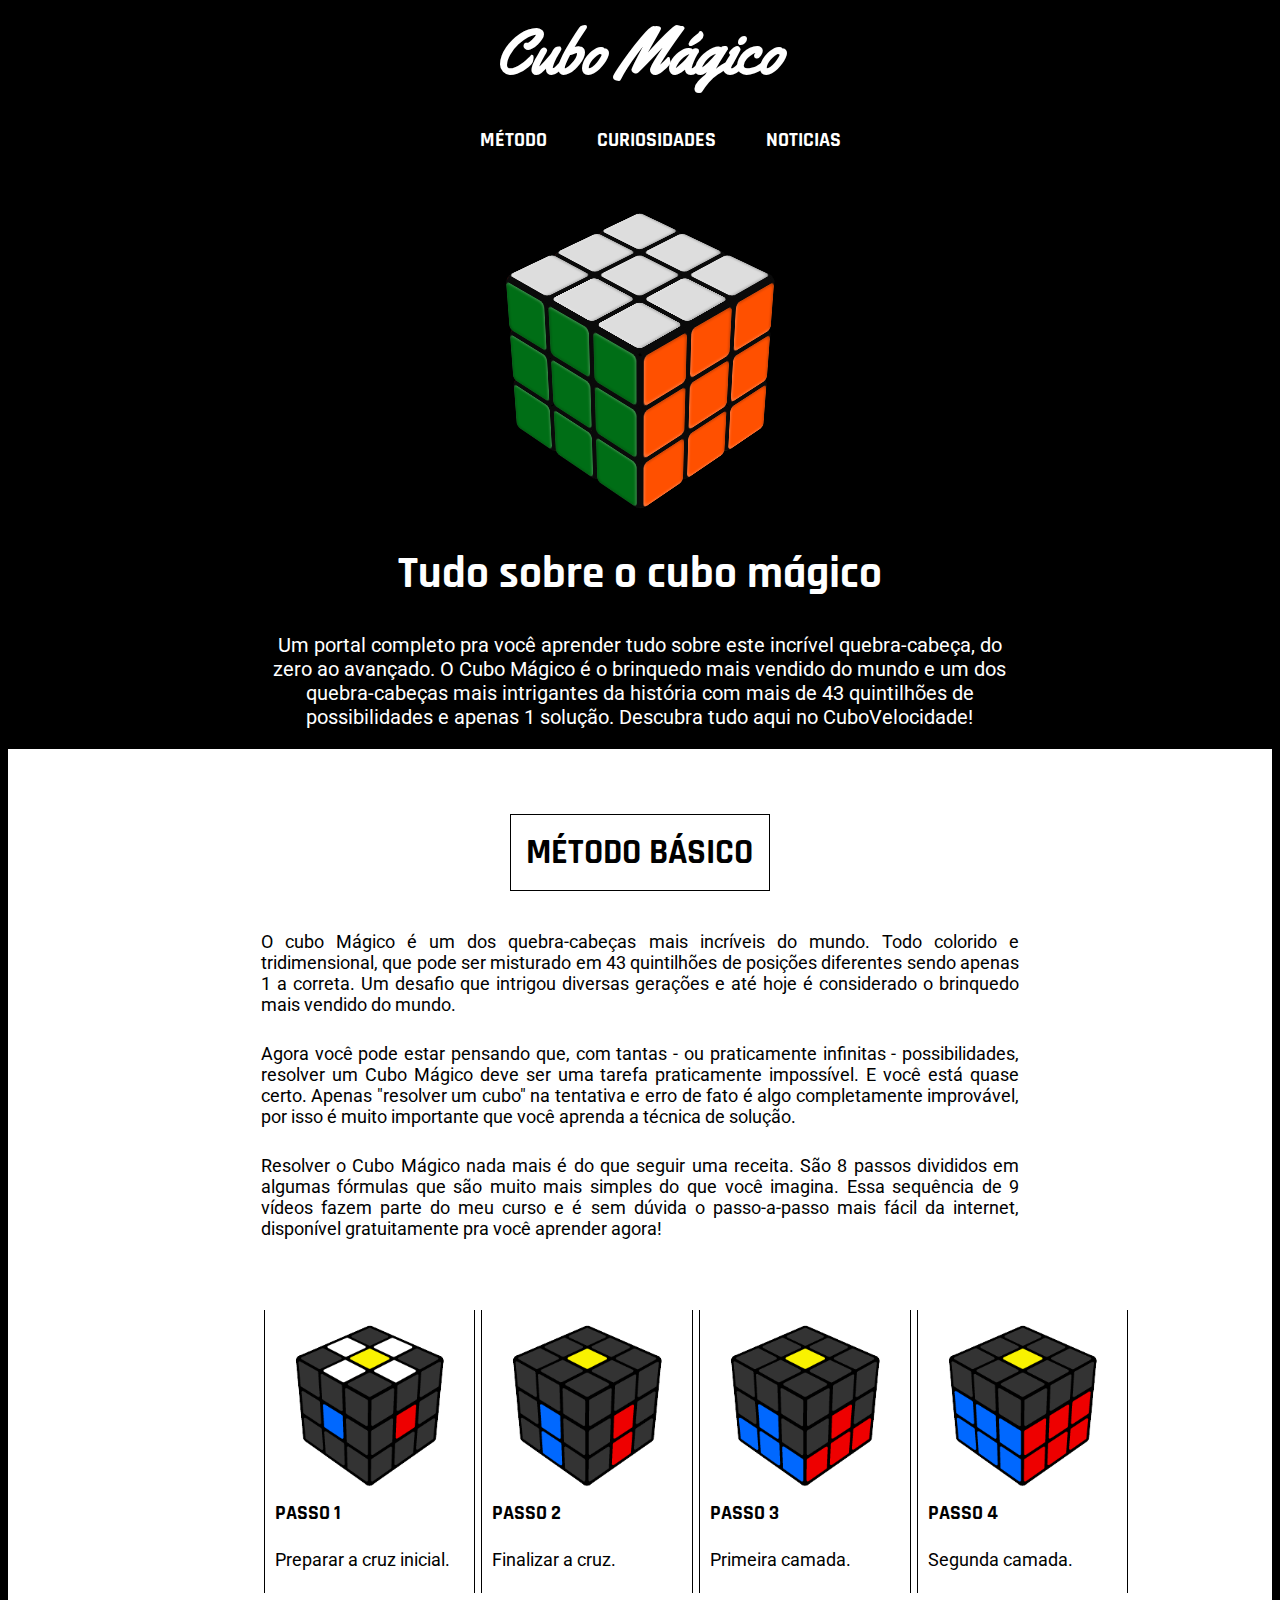
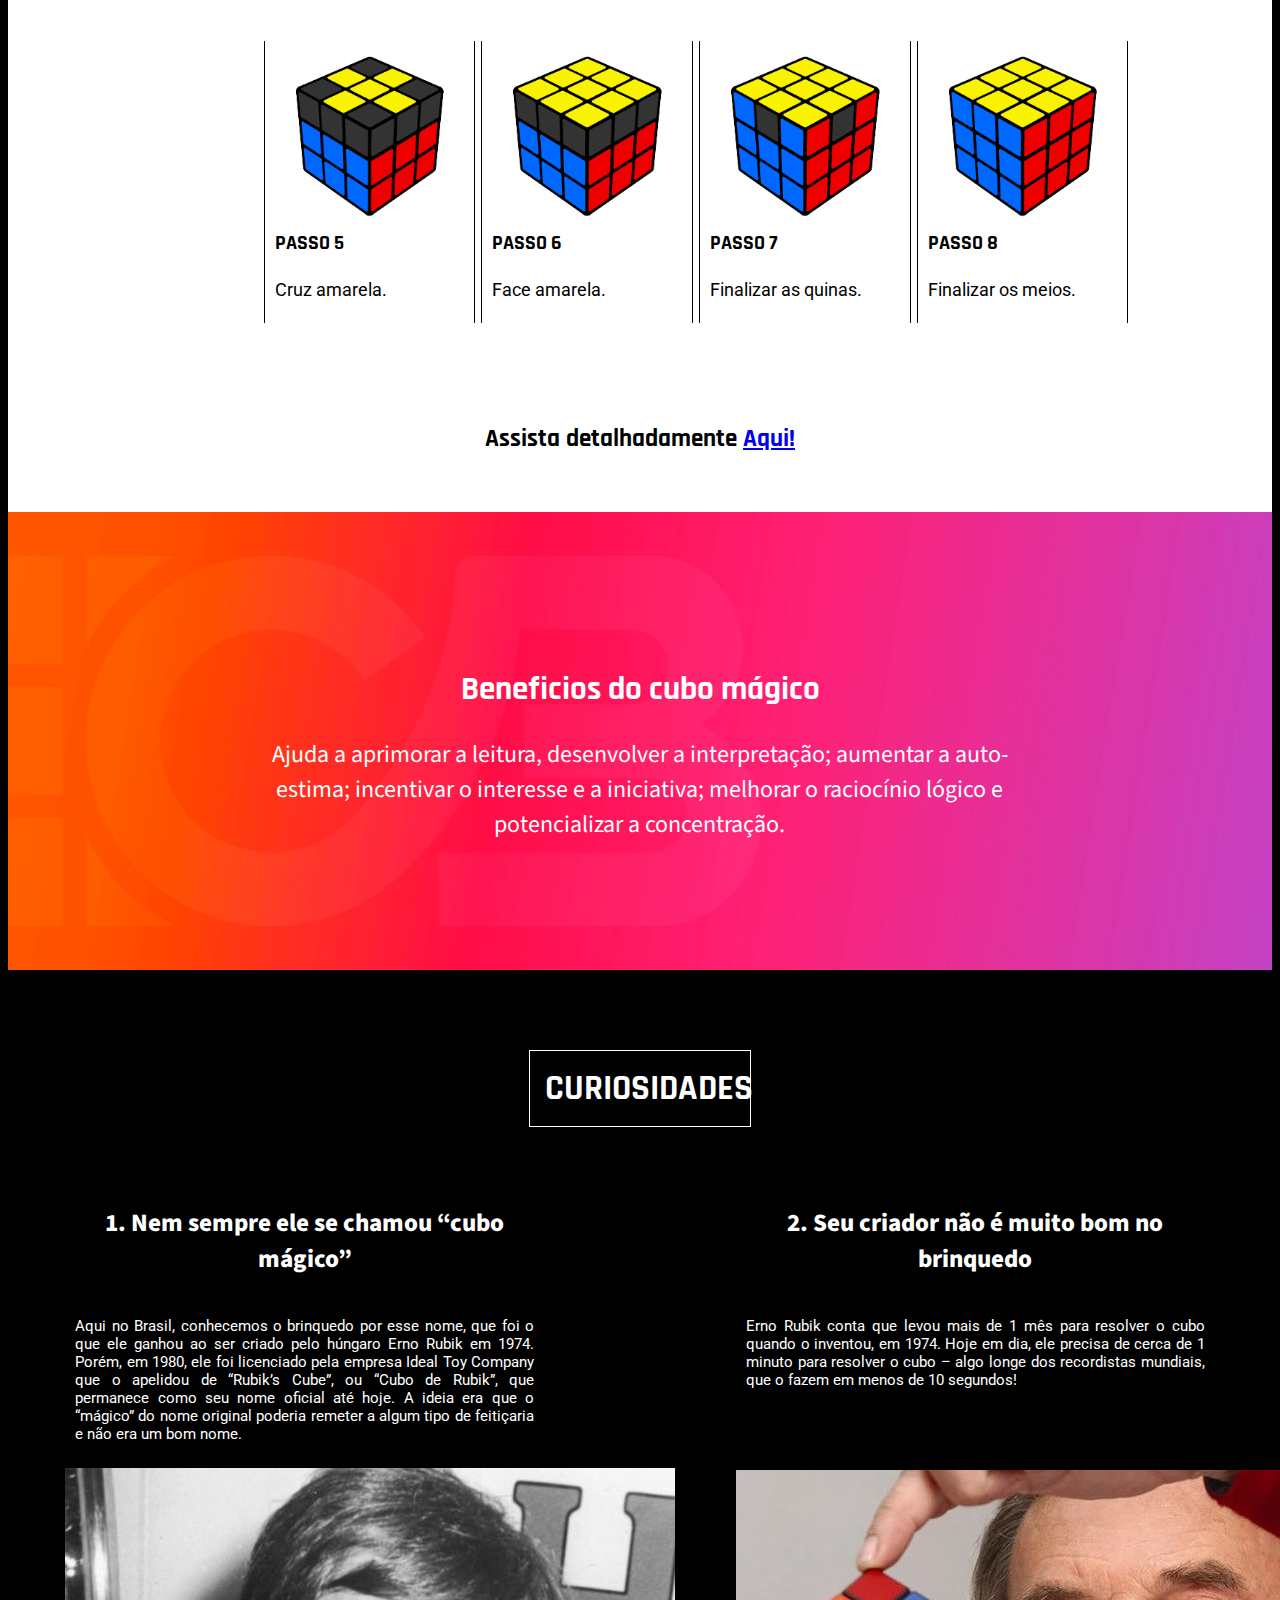
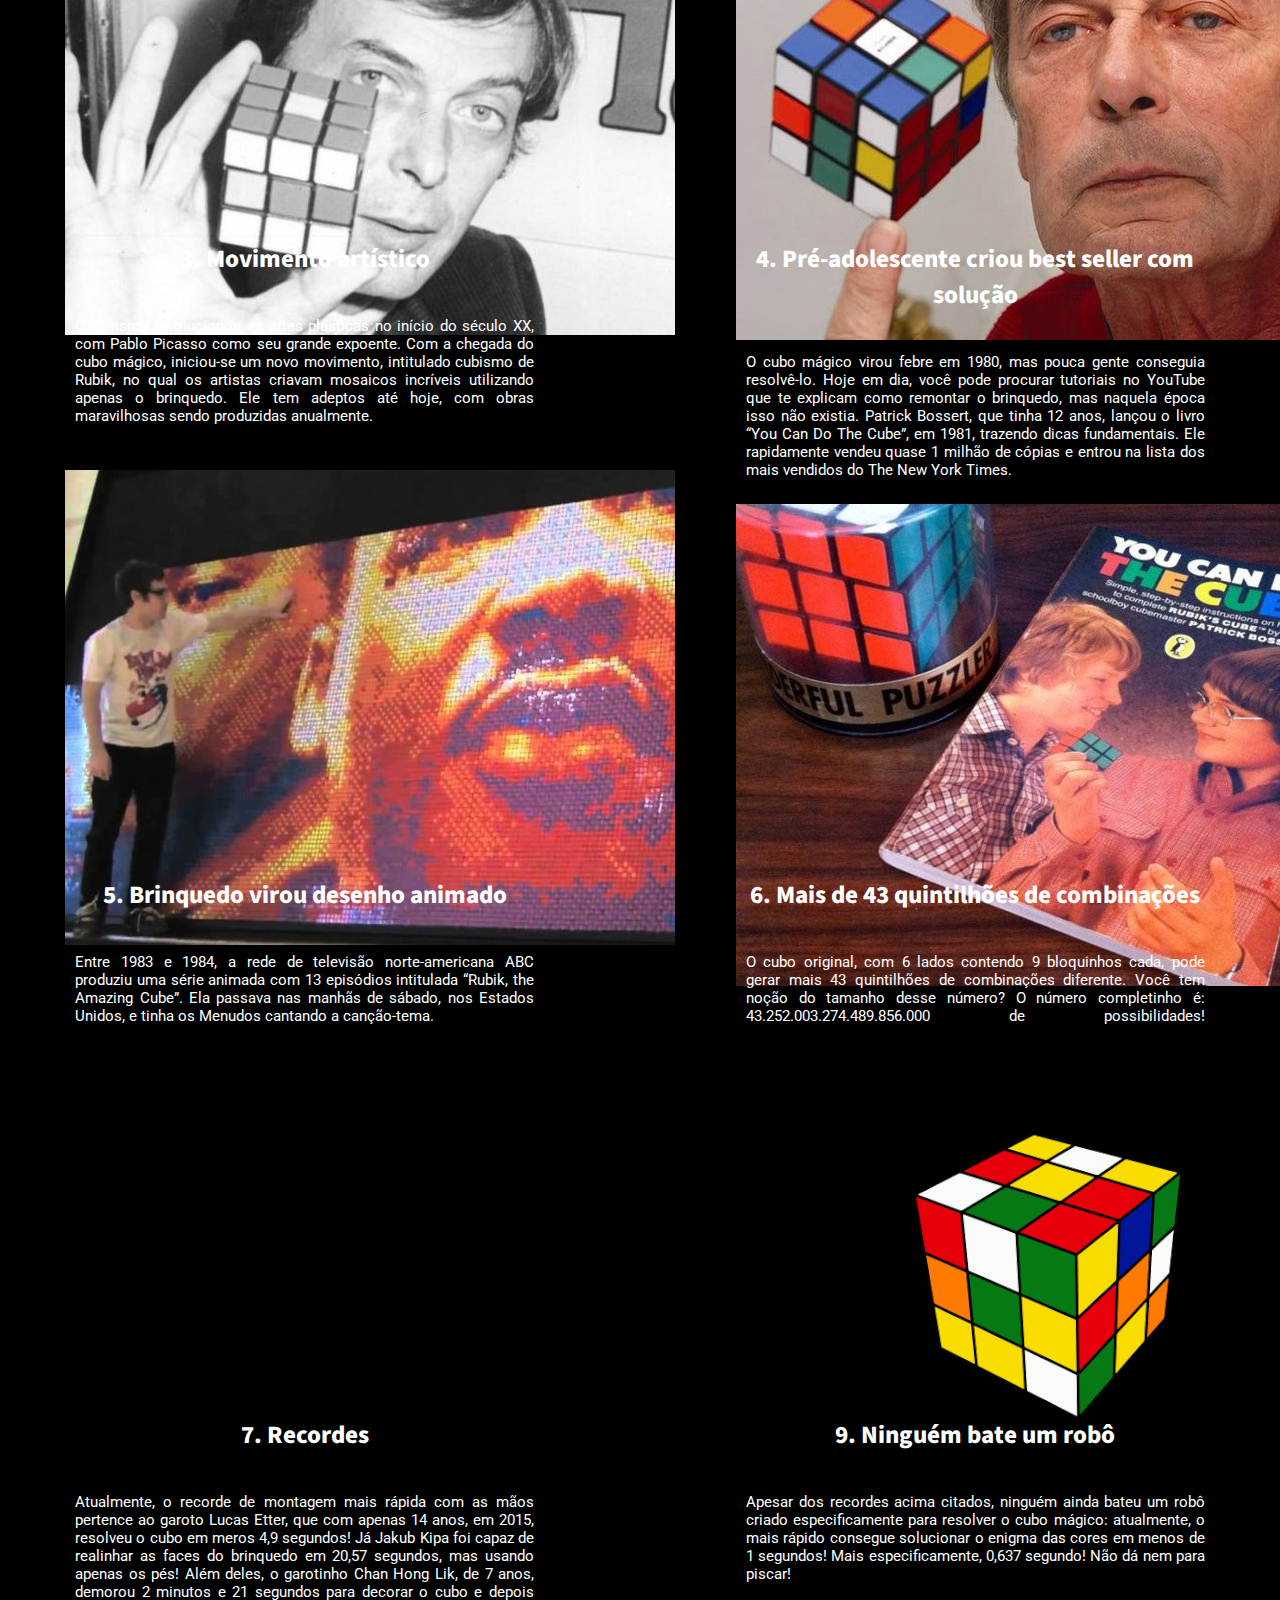
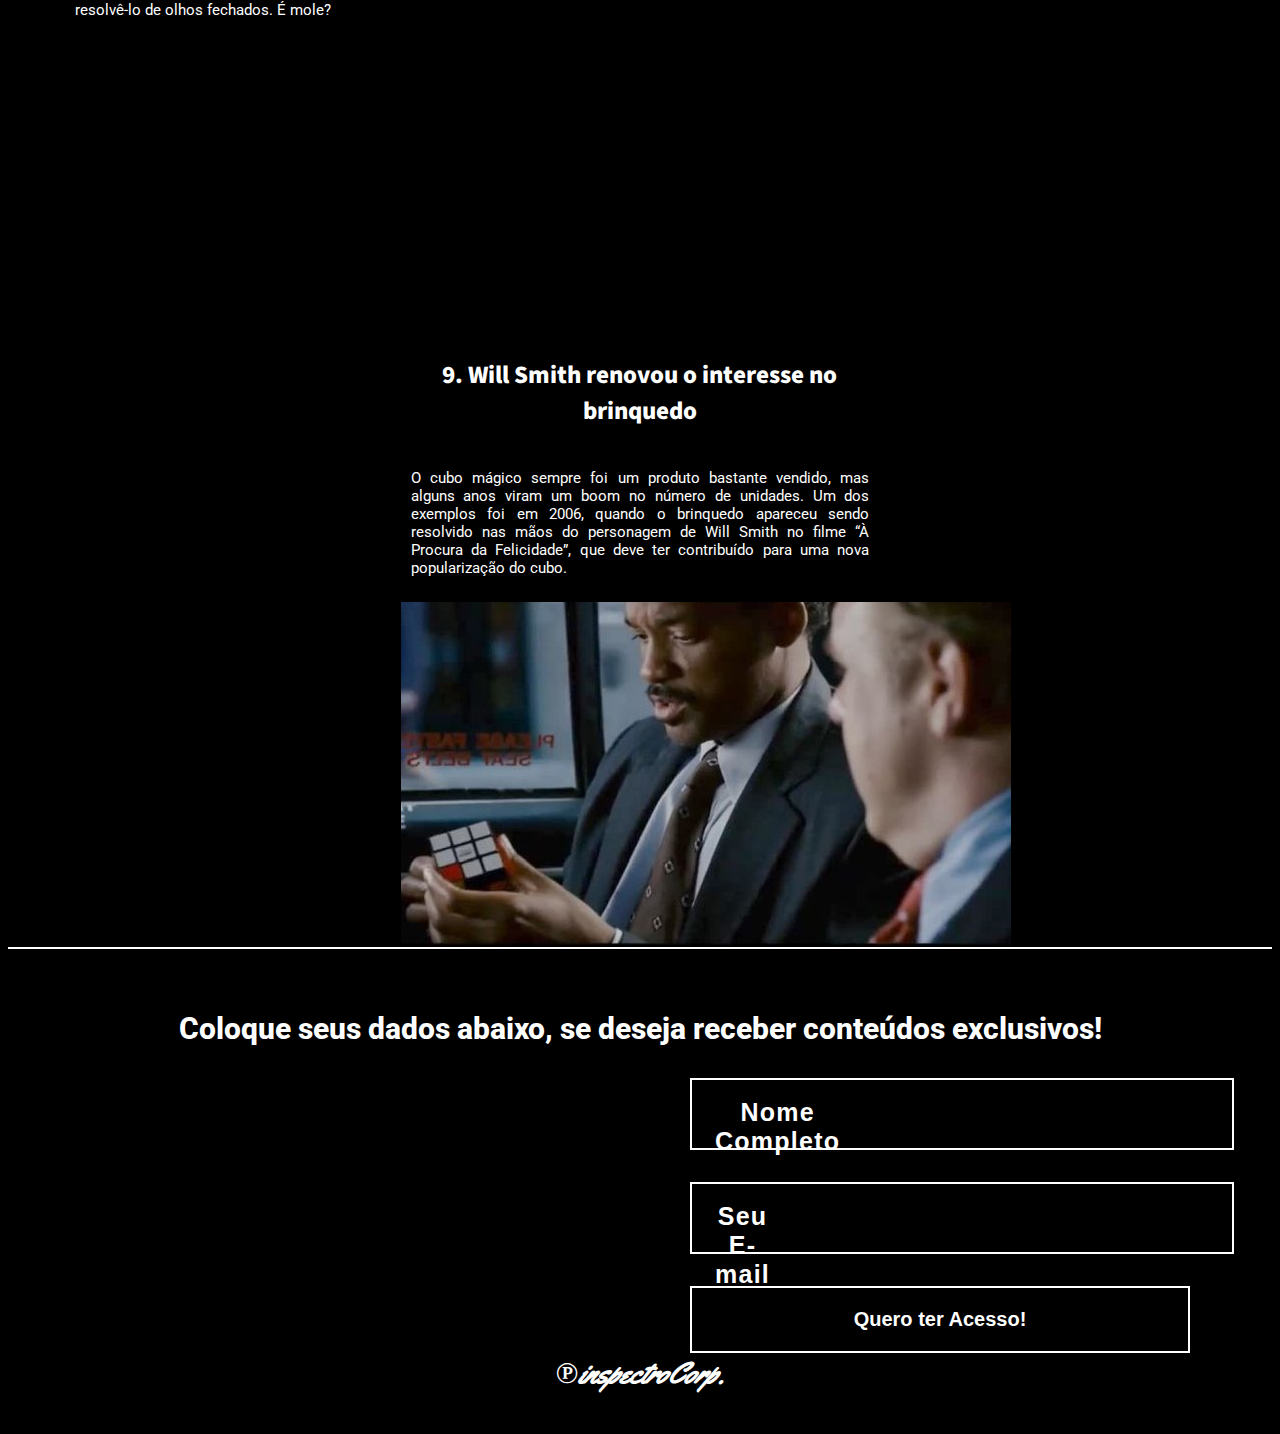
==== cubo.html @ a0cc335c "CuboInterativo" ====
<!DOCTYPE html>
<html lang="pt-BR">

<head>
    <meta charset="UTF-8">
    <meta http-equiv="X-UA-Compatible" content="IE=edge">
    <meta name="viewport" content="width=device-width, initial-scale=1.0">
    <title>CuboInterativo</title>
    <link rel="preconnect" href="https://fonts.googleapis.com">
    <link rel="preconnect" href="https://fonts.gstatic.com" crossorigin>
    <link href="https://fonts.googleapis.com/css2?family=Rajdhani:wght@500&family=Roboto&family=Source+Sans+Pro&family=Yellowtail&display=swap"
    rel="stylesheet">
    <link rel="stylesheet" href="./style.css">
</head>

<body>
    <header id="titulo">
      <h1 id="inicio" style="margin: 0; text-align: center;"><a href="#">Cubo Mágico</a></h1>
      <nav id="menu">
          <ul>
              <li><a href="#metodo">Método</a></li>
              <li><a href="#curiosidades">Curiosidades</a></li>
              <li><a href="#rodape">noticias</a></li>
          </ul>
      </nav>
    </header>
    
    <div class="scene" id="scene">
        <div class="pivot centered" id="pivot" style="transform: rotateX(-35deg) rotateY(-135deg)">
          <div class="cube" id="cube">
            <div class="piece">
              <div class="element left"></div>
              <div class="element right"></div>
              <div class="element top"></div>
              <div class="element bottom"></div>
              <div class="element back"></div>
              <div class="element front"></div>
            </div>
            <div class="piece">
              <div class="element left"></div>
              <div class="element right"></div>
              <div class="element top"></div>
              <div class="element bottom"></div>
              <div class="element back"></div>
              <div class="element front"></div>
            </div>
            <div class="piece">
              <div class="element left"></div>
              <div class="element right"></div>
              <div class="element top"></div>
              <div class="element bottom"></div>
              <div class="element back"></div>
              <div class="element front"></div>
            </div>
            <div class="piece">
              <div class="element left"></div>
              <div class="element right"></div>
              <div class="element top"></div>
              <div class="element bottom"></div>
              <div class="element back"></div>
              <div class="element front"></div>
            </div>
            <div class="piece">
              <div class="element left"></div>
              <div class="element right"></div>
              <div class="element top"></div>
              <div class="element bottom"></div>
              <div class="element back"></div>
              <div class="element front"></div>
            </div>
            <div class="piece">
              <div class="element left"></div>
              <div class="element right"></div>
              <div class="element top"></div>
              <div class="element bottom"></div>
              <div class="element back"></div>
              <div class="element front"></div>
            </div>
            <div class="piece">
              <div class="element left"></div>
              <div class="element right"></div>
              <div class="element top"></div>
              <div class="element bottom"></div>
              <div class="element back"></div>
              <div class="element front"></div>
            </div>
            <div class="piece">
              <div class="element left"></div>
              <div class="element right"></div>
              <div class="element top"></div>
              <div class="element bottom"></div>
              <div class="element back"></div>
              <div class="element front"></div>
            </div>
            <div class="piece">
              <div class="element left"></div>
              <div class="element right"></div>
              <div class="element top"></div>
              <div class="element bottom"></div>
              <div class="element back"></div>
              <div class="element front"></div>
            </div>
            <div class="piece">
              <div class="element left"></div>
              <div class="element right"></div>
              <div class="element top"></div>
              <div class="element bottom"></div>
              <div class="element back"></div>
              <div class="element front"></div>
            </div>
            <div class="piece">
              <div class="element left"></div>
              <div class="element right"></div>
              <div class="element top"></div>
              <div class="element bottom"></div>
              <div class="element back"></div>
              <div class="element front"></div>
            </div>
            <div class="piece">
              <div class="element left"></div>
              <div class="element right"></div>
              <div class="element top"></div>
              <div class="element bottom"></div>
              <div class="element back"></div>
              <div class="element front"></div>
            </div>
            <div class="piece">
              <div class="element left"></div>
              <div class="element right"></div>
              <div class="element top"></div>
              <div class="element bottom"></div>
              <div class="element back"></div>
              <div class="element front"></div>
            </div>
            <div class="piece">
              <div class="element left"></div>
              <div class="element right"></div>
              <div class="element top"></div>
              <div class="element bottom"></div>
              <div class="element back"></div>
              <div class="element front"></div>
            </div>
            <div class="piece">
              <div class="element left"></div>
              <div class="element right"></div>
              <div class="element top"></div>
              <div class="element bottom"></div>
              <div class="element back"></div>
              <div class="element front"></div>
            </div>
            <div class="piece">
              <div class="element left"></div>
              <div class="element right"></div>
              <div class="element top"></div>
              <div class="element bottom"></div>
              <div class="element back"></div>
              <div class="element front"></div>
            </div>
            <div class="piece">
              <div class="element left"></div>
              <div class="element right"></div>
              <div class="element top"></div>
              <div class="element bottom"></div>
              <div class="element back"></div>
              <div class="element front"></div>
            </div>
            <div class="piece">
              <div class="element left"></div>
              <div class="element right"></div>
              <div class="element top"></div>
              <div class="element bottom"></div>
              <div class="element back"></div>
              <div class="element front"></div>
            </div>
            <div class="piece">
              <div class="element left"></div>
              <div class="element right"></div>
              <div class="element top"></div>
              <div class="element bottom"></div>
              <div class="element back"></div>
              <div class="element front"></div>
            </div>
            <div class="piece">
              <div class="element left"></div>
              <div class="element right"></div>
              <div class="element top"></div>
              <div class="element bottom"></div>
              <div class="element back"></div>
              <div class="element front"></div>
            </div>
            <div class="piece">
              <div class="element left"></div>
              <div class="element right"></div>
              <div class="element top"></div>
              <div class="element bottom"></div>
              <div class="element back"></div>
              <div class="element front"></div>
            </div>
            <div class="piece">
              <div class="element left"></div>
              <div class="element right"></div>
              <div class="element top"></div>
              <div class="element bottom"></div>
              <div class="element back"></div>
              <div class="element front"></div>
            </div>
            <div class="piece">
              <div class="element left"></div>
              <div class="element right"></div>
              <div class="element top"></div>
              <div class="element bottom"></div>
              <div class="element back"></div>
              <div class="element front"></div>
            </div>
            <div class="piece">
              <div class="element left"></div>
              <div class="element right"></div>
              <div class="element top"></div>
              <div class="element bottom"></div>
              <div class="element back"></div>
              <div class="element front"></div>
            </div>
            <div class="piece">
              <div class="element left"></div>
              <div class="element right"></div>
              <div class="element top"></div>
              <div class="element bottom"></div>
              <div class="element back"></div>
              <div class="element front"></div>
            </div>
            <div class="piece">
              <div class="element left"></div>
              <div class="element right"></div>
              <div class="element top"></div>
              <div class="element bottom"></div>
              <div class="element back"></div>
              <div class="element front"></div>
            </div>
          </div>
        </div>
      </div>
      <div id="guide">
        <div class="anchor" id="anchor3" style="transform: translateZ(3px) translateY(-33.33%) rotate(-270deg) translateY(66.67%)"></div>
        <div class="anchor" id="anchor2" style="transform: translateZ(3px) translateY(-33.33%) rotate(-180deg) translateY(66.67%)"></div>
        <div class="anchor" id="anchor1" style="transform: translateZ(3px) translateY(-33.33%) rotate(-90deg) translateY(66.67%)"></div>
        <div class="anchor" id="anchor0" style="transform: translateZ(3px) translateY(-33.33%) rotate(0deg) translateY(66.67%)"></div>
      </div>
<script src="./script.js"></script>

    <section class="explicacao">
        <div class="content">
            <h1>Tudo sobre o cubo mágico</h1>
            <p>
                Um portal completo pra você aprender tudo sobre este incrível quebra-cabeça, do zero ao avançado. O Cubo
                Mágico
                é o brinquedo mais vendido do mundo e um dos quebra-cabeças mais intrigantes da história com mais de 43
                quintilhões de possibilidades e apenas 1 solução. Descubra tudo aqui no CuboVelocidade!
            </p>
        </div>
    </section>
    <!--explicacao-->

    <section id="metodo">
        <div class="content">
            <h2><a href="#inicio">Método básico</a></h2>
            <p>
                O cubo Mágico é um dos quebra-cabeças mais incríveis do mundo. Todo colorido e tridimensional, que pode
                ser
                misturado em 43 quintilhões de posições diferentes sendo apenas 1 a correta. Um desafio que intrigou
                diversas
                gerações e até hoje é considerado o brinquedo mais vendido do mundo.
            </p>
            <p>
                Agora você pode estar pensando que, com tantas - ou praticamente infinitas - possibilidades, resolver um
                Cubo
                Mágico deve ser uma tarefa praticamente impossível. E você está quase certo. Apenas "resolver um cubo"
                na
                tentativa e erro de fato é algo completamente improvável, por isso é muito importante que você aprenda a
                técnica
                de solução.
            </p>
            <p>
                Resolver o Cubo Mágico nada mais é do que seguir uma receita. São 8 passos divididos em algumas fórmulas
                que são
                muito mais simples do que você imagina. Essa sequência de 9 vídeos fazem parte do meu curso e é sem
                dúvida o
                passo-a-passo mais fácil da internet, disponível gratuitamente pra você aprender agora!
            </p>
            <div class="paragraph">
                <div class="md-3">
                    <img src="./_imagens/passo1.png" alt="passo1cubomagico">
                    <span>PASSO 1</span>
                    <p>Preparar a cruz inicial.</p>
                </div>
                <div class="md-3">
                    <img src="./_imagens/passo2.png" alt="passo2cubomagico">
                    <span>PASSO 2</span>
                    <p>Finalizar a cruz.</p>
                </div>
                <div class="md-3">
                    <img src="./_imagens/passo3.png" alt="passo1cubomagico">
                    <span>PASSO 3</span>
                    <p>Primeira camada.</p>
                </div>
                <div class="md-3">
                    <img src="./_imagens/passo4.png" alt="passo2cubomagico">
                    <span>PASSO 4</span>
                    <p>Segunda camada.</p>
                </div>
            </div>
            <div class="paragraph-2">
                <div class="md-3">
                    <img src="./_imagens/passo5.png" alt="passo1cubomagico">
                    <span>PASSO 5</span>
                    <p>Cruz amarela.</p>
                </div>
                <div class="md-3">
                    <img src="./_imagens/passo6.png" alt="passo2cubomagico">
                    <span>PASSO 6</span>
                    <p>Face amarela.</p>
                </div>
                <div class="md-3">
                    <img src="./_imagens/passo7.png" alt="passo1cubomagico">
                    <span>PASSO 7</span>
                    <p>Finalizar as quinas.</p>
                </div>
                <div class="md-3">
                    <img src="./_imagens/passo8.png" alt="passo2cubomagico">
                    <span>PASSO 8</span>
                    <p>Finalizar os meios.</p>
                </div>
            </div>
            <h3>Assista detalhadamente <a href="https://www.youtube.com/watch?v=aJuUOG9FYlM&t=355s"
                    target="_blank">Aqui!</a></h3>
        </div>
    </section>
    <!--metodo-->
    <section id="beneficios">
        <h2>Beneficios do cubo mágico</h2>
        <p>
            Ajuda a aprimorar a leitura, desenvolver a interpretação; aumentar a auto-estima; incentivar o
            interesse e a iniciativa; melhorar o raciocínio lógico e potencializar a concentração.
        </p>
    </section>
    <!--beneficios-->

    <section id="curiosidades">
        <h2><a href="#inicio">Curiosidades</a></h2>
        <div id="attemption">
            <div class="curiosities">
                <h3>1. Nem sempre ele se chamou “cubo mágico”</h3>
                <p>
                    Aqui no Brasil, conhecemos o brinquedo por esse nome, que foi o que ele ganhou ao ser criado pelo
                    húngaro Erno Rubik em 1974. Porém, em 1980, ele foi licenciado pela empresa Ideal Toy Company que o
                    apelidou de “Rubik’s Cube”, ou “Cubo de Rubik”, que permanece como seu nome oficial até hoje. A
                    ideia
                    era que o “mágico” do nome original poderia remeter a algum tipo de feitiçaria e não era um bom
                    nome.
                </p>
                <img src="./_imagens/curiosidades1.jpg" alt="">
            </div>
            <div class="curiosities">
                <h3>2. Seu criador não é muito bom no brinquedo</h3>
                <p style="height: 128px;">
                    Erno Rubik conta que levou mais de 1 mês para resolver o cubo quando o inventou, em 1974. Hoje em
                    dia, ele
                    precisa de cerca de 1 minuto para resolver o cubo – algo longe dos recordistas mundiais, que o fazem
                    em
                    menos de 10 segundos!
                </p>
                <img src="./_imagens/curiosidades2.jpg" alt="">
            </div>
        </div>

        <div id="attemption">
            <div class="curiosities">
                <h3>3. Movimento artístico</h3>
                <p style="height: 128px;">
                    O cubismo revolucionou as artes plásticas no início do século XX, com Pablo Picasso como seu grande
                    expoente. Com a chegada do cubo mágico, iniciou-se um novo movimento, intitulado cubismo de Rubik,
                    no
                    qual os artistas criavam mosaicos incríveis utilizando apenas o brinquedo. Ele tem adeptos até hoje,
                    com
                    obras maravilhosas sendo produzidas anualmente.
                </p>
                <img src="./_imagens/curiosidades6.jpg" alt="">
            </div>
            <div class="curiosities">
                <h3>4. Pré-adolescente criou best seller com solução</h3>
                <p>
                    O cubo mágico virou febre em 1980, mas pouca gente conseguia resolvê-lo. Hoje em dia, você pode
                    procurar
                    tutoriais no YouTube que te explicam como remontar o brinquedo, mas naquela época isso não existia.
                    Patrick Bossert, que tinha 12 anos, lançou o livro “You Can Do The Cube”, em 1981, trazendo dicas
                    fundamentais. Ele rapidamente vendeu quase 1 milhão de cópias e entrou na lista dos mais vendidos do
                    The
                    New York Times.
                </p>
                <img src="./_imagens/curiosidades4.jpg" alt="">
            </div>
        </div>
        <div id="attemption" style="padding-bottom: 0;">
            <div class="curiosities">
                <h3>5. Brinquedo virou desenho animado</h3>
                <p>
                    Entre 1983 e 1984, a rede de televisão norte-americana ABC produziu uma série animada com 13
                    episódios
                    intitulada “Rubik, the Amazing Cube”. Ela passava nas manhãs de sábado, nos Estados Unidos, e tinha
                    os
                    Menudos cantando a canção-tema.
                </p>
                <iframe width="610" height="343" src="https://www.youtube.com/embed/LYs_GCy9PRk"
                    title="YouTube video player" frameborder="0"
                    allow="accelerometer; autoplay; clipboard-write; encrypted-media; gyroscope; picture-in-picture"
                    allowfullscreen></iframe>
            </div>
            <div class="curiosities">
                <h3>6. Mais de 43 quintilhões de combinações</h3>
                <p>
                    O cubo original, com 6 lados contendo 9 bloquinhos cada, pode gerar mais 43 quintilhões de
                    combinações
                    diferente. Você tem noção do tamanho desse número? O número completinho é:
                    43.252.003.274.489.856.000 de
                    possibilidades!
                    <img src="./_imagens/curiosidades3.gif" alt="">
                </p>
            </div>
        </div>
        <div id="attemption" style="padding-top: 0; padding-bottom: 0;">
            
            <div class="curiosities">
                <h3>7. Recordes</h3>
                <p>
                    Atualmente, o recorde de montagem mais rápida com as mãos pertence ao garoto Lucas Etter, que com
                    apenas
                    14 anos, em 2015, resolveu o cubo em meros 4,9 segundos! Já Jakub Kipa foi capaz de realinhar as
                    faces
                    do brinquedo em 20,57 segundos, mas usando apenas os pés! Além deles, o garotinho Chan Hong Lik, de
                    7
                    anos, demorou 2 minutos e 21 segundos para decorar o cubo e depois resolvê-lo de olhos fechados. É
                    mole?
                </p>
                <iframe width="610" height="343" src="https://www.youtube.com/embed/wy5vpOkwOro"
                    title="YouTube video player" frameborder="0"
                    allow="accelerometer; autoplay; clipboard-write; encrypted-media; gyroscope; picture-in-picture"
                    allowfullscreen></iframe>
            </div>
            <div class="curiosities">
                 <h3>9. Ninguém bate um robô</h3>
                <p style="height: 128px;">
                    Apesar dos recordes acima citados, ninguém ainda bateu um robô criado especificamente para resolver
                    o
                    cubo mágico: atualmente, o mais rápido consegue solucionar o enigma das cores em menos de 1
                    segundos!
                    Mais especificamente, 0,637 segundo! Não dá nem para piscar!
                </p>
                <iframe width="610" height="343" src="https://www.youtube.com/embed/iBE46R-fD6M"
                    title="YouTube video player" frameborder="0"
                    allow="accelerometer; autoplay; clipboard-write; encrypted-media; gyroscope; picture-in-picture"
                    allowfullscreen></iframe>
            </div>
        </div>
        <div id="attemption" style="padding-top: 0; padding-bottom: 0;">
            <div class="curiosities">
                <h3>9. Will Smith renovou o interesse no brinquedo</h3>
                <p>
                    O cubo mágico sempre foi um produto bastante vendido, mas alguns anos viram um boom no número de
                    unidades. Um dos exemplos foi em 2006, quando o brinquedo apareceu sendo resolvido nas mãos do
                    personagem de Will Smith no filme “À Procura da Felicidade”, que deve ter contribuído para uma nova
                    popularização do cubo.
                </p>
                <img src="./_imagens/curiosidades7.jpg" alt="">

            </div>
        </div>
    </section>
    <!--curiosidades-->
    <footer id="rodape">
        <p>Coloque seus dados abaixo, se deseja receber conteúdos exclusivos!</p>
        <section id="dados">
            <div class="container">
                <input type="text" required class="chamada">
                <span class="novidade">Nome Completo</span>
            </div>
            
            <div class="container">
                <input type="text" required class="chamada">
                <span class="novidade">Seu E-mail</span>
            </div>
            <input type="button" value="Quero ter Acesso!" class="submit">
        </section>
        <div class="alinhamento"><a href="#inicio" style="text-decoration: none;"><i class="marca">&copysr;inspectroCorp.</i></a></div>
    </footer>
</body>

</html>
---- style.css ----
/*Padrão*/

body{
  background-color: black;
}
.content{
  width: 60%;
  display: block;
  margin: 0 auto;
  text-align: center;
}
#curiosidades h2 a{
  text-decoration: none;
  color: #ffffff;
}
#metodo h2 a{
  text-decoration: none;
  color: #000;
}
::-webkit-scrollbar{
  background-color: black;
}
::-webkit-scrollbar-button{
  background-color: #000000;
}
::-webkit-scrollbar-track{
  background-color: #000000;
}
::-webkit-scrollbar-thumb{
  background-color: #ffffff;
}

/*Menu*/

#titulo{
  font-family: 'Yellowtail', serif;
  text-align: center;
  font-weight: 800;
  font-size: 32px;
  color: #ffffff;
  justify-content: center;
  align-items: center;

}
#titulo a{
  text-decoration: none;
  color: #ffffff;
}
#menu{
  width: 100%;
  display: flex;
  flex-direction: row;
  justify-content: center;
  text-align: center;
}
#menu ul{
  display: flex;
  flex-direction: row;
  justify-content: center;
  align-items: center;
  list-style: none;
  font-family: 'Rajdhani', sans-serif;
  text-transform: uppercase;
  font-weight: 800;
  padding-bottom: 10px ;
}
#menu ul li{
  padding: 0px 25px;
  font-size: 20px;
}
#menu ul li a{
  text-decoration: none;
  color: #ffffff;
}
#menu li a:hover{
  padding-top: -7px;
  border-bottom: 5px solid #ffffff;
}
#logo img{
  display: block;
  height: 100px;
  width: 100px;
  margin: 0 auto;
}

/*Apresentação*/

.imagem{
  background-image: url(/EnsinandoMineiro/_imagens/cuboimg.jpg);
  background-repeat: no-repeat;
  background-position: center;
  background-size: cover;
  height: 620px;
  background-color: #00000066;
}
.explicacao{
  padding-top: 10em;
  color: #ffffff;
  border-bottom: 1px solid #ffffff;
}
.explicacao h1{
  font-size: 45px;
  font-weight: 800;
  font-family: 'Rajdhani', sans-serif;
}
.explicacao p{
  font-size: 20px;
  font-family: 'Roboto', sans-serif;
}


/*Metodo*/

#metodo{
  padding-top: 4em;
  padding-bottom: 2em;
  background-color: #ffffff;
  color: #000000;
}
#metodo  h2{
  font-size: 35px;
  font-family: 'Rajdhani', sans-serif;
  font-weight: 800;
  color: #000000;
  border: 1px solid #000000;
  width: 30%;
  display: block;
  margin: 0 auto;
  margin-bottom: 1em;
  text-transform: uppercase;
  padding: 15px;
}
#metodo h3{
  text-align: center;
  font-family: 'Rajdhani', sans-serif;
  font-size: 25px;
  padding-top: 3em;
}
#metodo p{
  font-size: 18px;
  font-family: 'Roboto', sans-serif;
  color: #000000;;
  text-align: justify;
  padding: 5px 0;
}

/*Blocos*/

@media screen and (min-width: 728px) {

.paragraph{
 display: flex;
 flex-direction: row;
 padding: 3em 0;
}
.paragraph-2{
  display: flex;
  flex-direction: row;
}

.md-3{
  display: flex;
  flex-direction: column;
  max-width: 25%;
  text-align: left;
  padding-right: 10px;
  padding-left: 10px;
  margin-left: 3px;
  margin-right: 3px;
  border-left: 1px solid black;
  border-right: 1px solid black;
}
}
.md-3 span{
  font-family: 'Rajdhani', sans-serif;
  font-weight: 800;
  font-size: 20px;
}
.md-3 p{
  font-family: 'Roboto', sans-serif;
}

/*Beneficios*/

#beneficios{
  background-image: url(./_imagens/separacao.jpg);
  background-position: center;
  background-repeat: no-repeat;
  background-size: cover;
  padding: 8em 0;
}
#beneficios h2{
  text-align: center;
  font-size: 33px;
  color: #ffffff;
  font-family: 'Rajdhani', sans-serif;
}
#beneficios p{
  font-size: 24px;
  text-align: center;
  color: #ffffff;
  font-family: 'Source Sans Pro', sans-serif;
  width: 60%;
  display: block;
  margin: 0 auto;
}

/*curiosidades*/

#curiosidades{
  padding: 5em 0;
}

#curiosidades h2{
  text-align: center;
  font-family: 'Rajdhani', sans-serif;
  font-weight: 800;
  font-size: 35px;
  color: #ffffff;
  border: 1px solid #ffffff;
  width: 15%;
  display: block;
  margin: 0 auto;
  padding: 15px;
  text-transform: uppercase;
}
.curiosities h3{
  text-align: center;
  font-family: 'Source Sans Pro', sans-serif;
  font-weight: 800;
  font-size: 25px;
  padding: 5px 0;
}
.curiosities p{
  text-align: justify;
  font-size: 15px;
  font-family: 'Roboto', sans-serif;
  padding: 10px;
}
@media screen and (min-width: 728px){

#attemption{
  display: flex;
  flex-direction: row;
  margin: 0 100px;
  justify-content: center;
  align-items: center;
  padding: 3em 0;
}

.curiosities{
  display: flexbox;
  width: 45%;
  color: #ffffff;
  padding: 0 6em;
  height: 60vh;
}
}

/*Footer*/

#rodape{
  border-top: 2px solid #ffffff;
  padding: 2em;
  text-align: center;
}
#rodape p{
  color: #ffffff;
  font-size: 30px;
  font-family: 'Roboto', sans-serif;
  font-weight: 800;
  text-align: center;
}
.marca{
  font-family: 'Yellowtail', serif;
  font-weight: 600;
  font-size: 30px;
  color: #ffffff;
}
.alinhamento{
  display: block;
  margin: 0 auto;
  text-align: center;
}

.container{
  position: relative;
  margin: 2em 0;
}
.chamada{
  width: 500px;
  padding: 20px;
  font-size: 24px;
  color: #ffffff;
  outline: none;
  border: 2px solid #ffffff;
  background-color: black;
}
.chamada:focus{
  border: none;
  outline: 2px solid #ffffff;
}
.chamada:focus + .novidade,
.chamada:valid + .novidade{
  top: -12px;
  left: 10px;
  font-size: 20px;
  padding: 0 10px;
  background-color: black;
}
.novidade{
  position: absolute;
  top: 20px;
  left: 25px;
  font-size: 25px;
  letter-spacing: 0.05em;
  pointer-events: none;
  font-weight: 600;
  font-family: sans-serif;
  transition: .4s;
  color: #ffffff;
}
#dados{
  display: block;
  margin: 0 650px;
}
.submit{
  width: 500px;
  padding: 20px;
  background-color: black;
  color: #ffffff;
  font-size: 20px;
  font-family: sans-serif;
  border: 2px solid #ffffff;
  font-weight: 600;
}

body {
  height: 50%;
  background-blend-mode: overlay;
}

.credits {
  width: 100%;
  top: 90%;
}

.text {
  text-align: center;
  font-family: Helvetica;
  font-size: .8rem;
  color: grey;
  pointer-events: none;
}

.centered, .cube > .piece > .element > .sticker {
  position: absolute;
  top: 0;
  bottom: 0;
  left: 0;
  right: 0;
  margin: auto;
}

.scene {
  margin-top: 10em;
  width: 100%;
  height: 100%;
  -webkit-perspective: 1200px;
          perspective: 1200px;
  -webkit-transform-style: preserve-3d;
          transform-style: preserve-3d;
}

.scene > .pivot {
  width: 0;
  height: 0;
  -webkit-transition: .18s;
  transition: .18s;
}

.scene .anchor {
  width: 2em;
  height: 6em;
}

.scene div {
  position: absolute;
  -webkit-transform-style: inherit;
          transform-style: inherit;
}

#piece4 > .element.top > .sticker {
  background-image: URL("http://i63.tinypic.com/25hh1xu.png");
  background-size: cover;
}

.cube {
  font-size: 190%;
  margin-left: -1em;
  margin-top: -1em;
}

.cube > .piece {
  width: 1.9em;
  height: 1.9em;
}

.cube > .piece > .element {
  width: 100%;
  height: 100%;
  background: #0A0A0A;
  outline: 1px solid transparent;
  border: 0.05em solid #0A0A0A;
  border-radius: 10%;
}

.cube > .piece > .element.left {
  -webkit-transform: rotateX(0deg) rotateY(-90deg) rotateZ(180deg) translateZ(1em);
          transform: rotateX(0deg) rotateY(-90deg) rotateZ(180deg) translateZ(1em);
}

.cube > .piece > .element.right {
  -webkit-transform: rotateX(0deg) rotateY(90deg) rotateZ(90deg) translateZ(1em);
          transform: rotateX(0deg) rotateY(90deg) rotateZ(90deg) translateZ(1em);
}

.cube > .piece > .element.back {
  -webkit-transform: rotateX(0deg) rotateY(180deg) rotateZ(-90deg) translateZ(1em);
          transform: rotateX(0deg) rotateY(180deg) rotateZ(-90deg) translateZ(1em);
}

.cube > .piece > .element.front {
  -webkit-transform: rotateX(0deg) rotateY(0deg) rotateZ(0deg) translateZ(1em);
          transform: rotateX(0deg) rotateY(0deg) rotateZ(0deg) translateZ(1em);
}

.cube > .piece > .element.bottom {
  -webkit-transform: rotateX(-90deg) rotateY(0deg) rotateZ(-90deg) translateZ(1em);
          transform: rotateX(-90deg) rotateY(0deg) rotateZ(-90deg) translateZ(1em);
}

.cube > .piece > .element.top {
  -webkit-transform: rotateX(90deg) rotateY(0deg) rotateZ(180deg) translateZ(1em);
          transform: rotateX(90deg) rotateY(0deg) rotateZ(180deg) translateZ(1em);
}

.cube > .piece > .element > .sticker {
  -webkit-transform: translateZ(2px);
          transform: translateZ(2px);
  width: 95%;
  height: 95%;
  border-radius: 10%;
  outline: 1px solid transparent;
  -webkit-box-shadow: inset 0.05em 0.05em 0.2rem 0 rgba(255, 255, 255, 0.25), inset -0.05em -0.05em 0.2rem 0 rgba(0, 0, 0, 0.25);
          box-shadow: inset 0.05em 0.05em 0.2rem 0 rgba(255, 255, 255, 0.25), inset -0.05em -0.05em 0.2rem 0 rgba(0, 0, 0, 0.25);
}

.cube > .piece > .element > .sticker.blue {
  background-color: #001ca8;
}

.cube > .piece > .element > .sticker.green {
  background-color: #006E16;
}

.cube > .piece > .element > .sticker.white {
  background-color: #DDD;
}

.cube > .piece > .element > .sticker.yellow {
  background-color: #E0AE00;
}

.cube > .piece > .element > .sticker.orange {
  background-color: #FF5000;
}

.cube > .piece > .element > .sticker.red {
  background-color: #DF0500;
}
/*# sourceMappingURL=style.css.map */
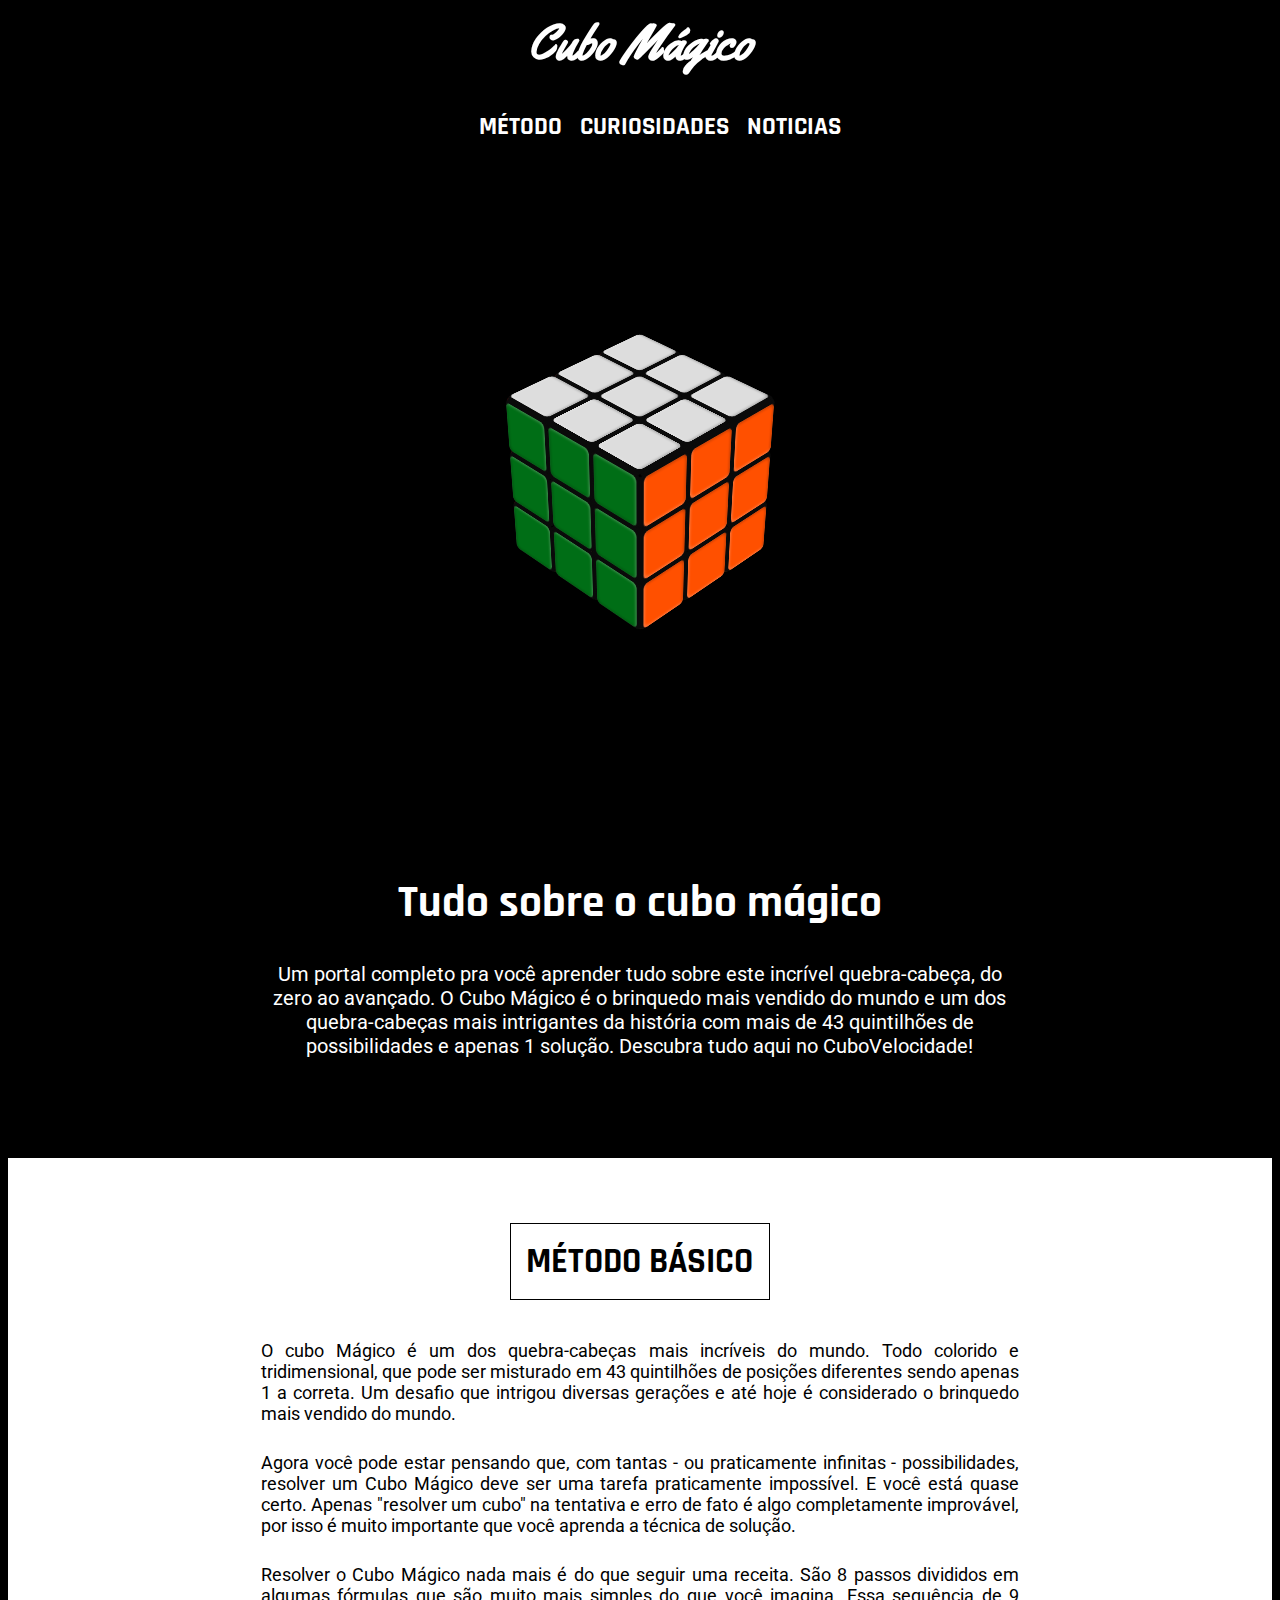
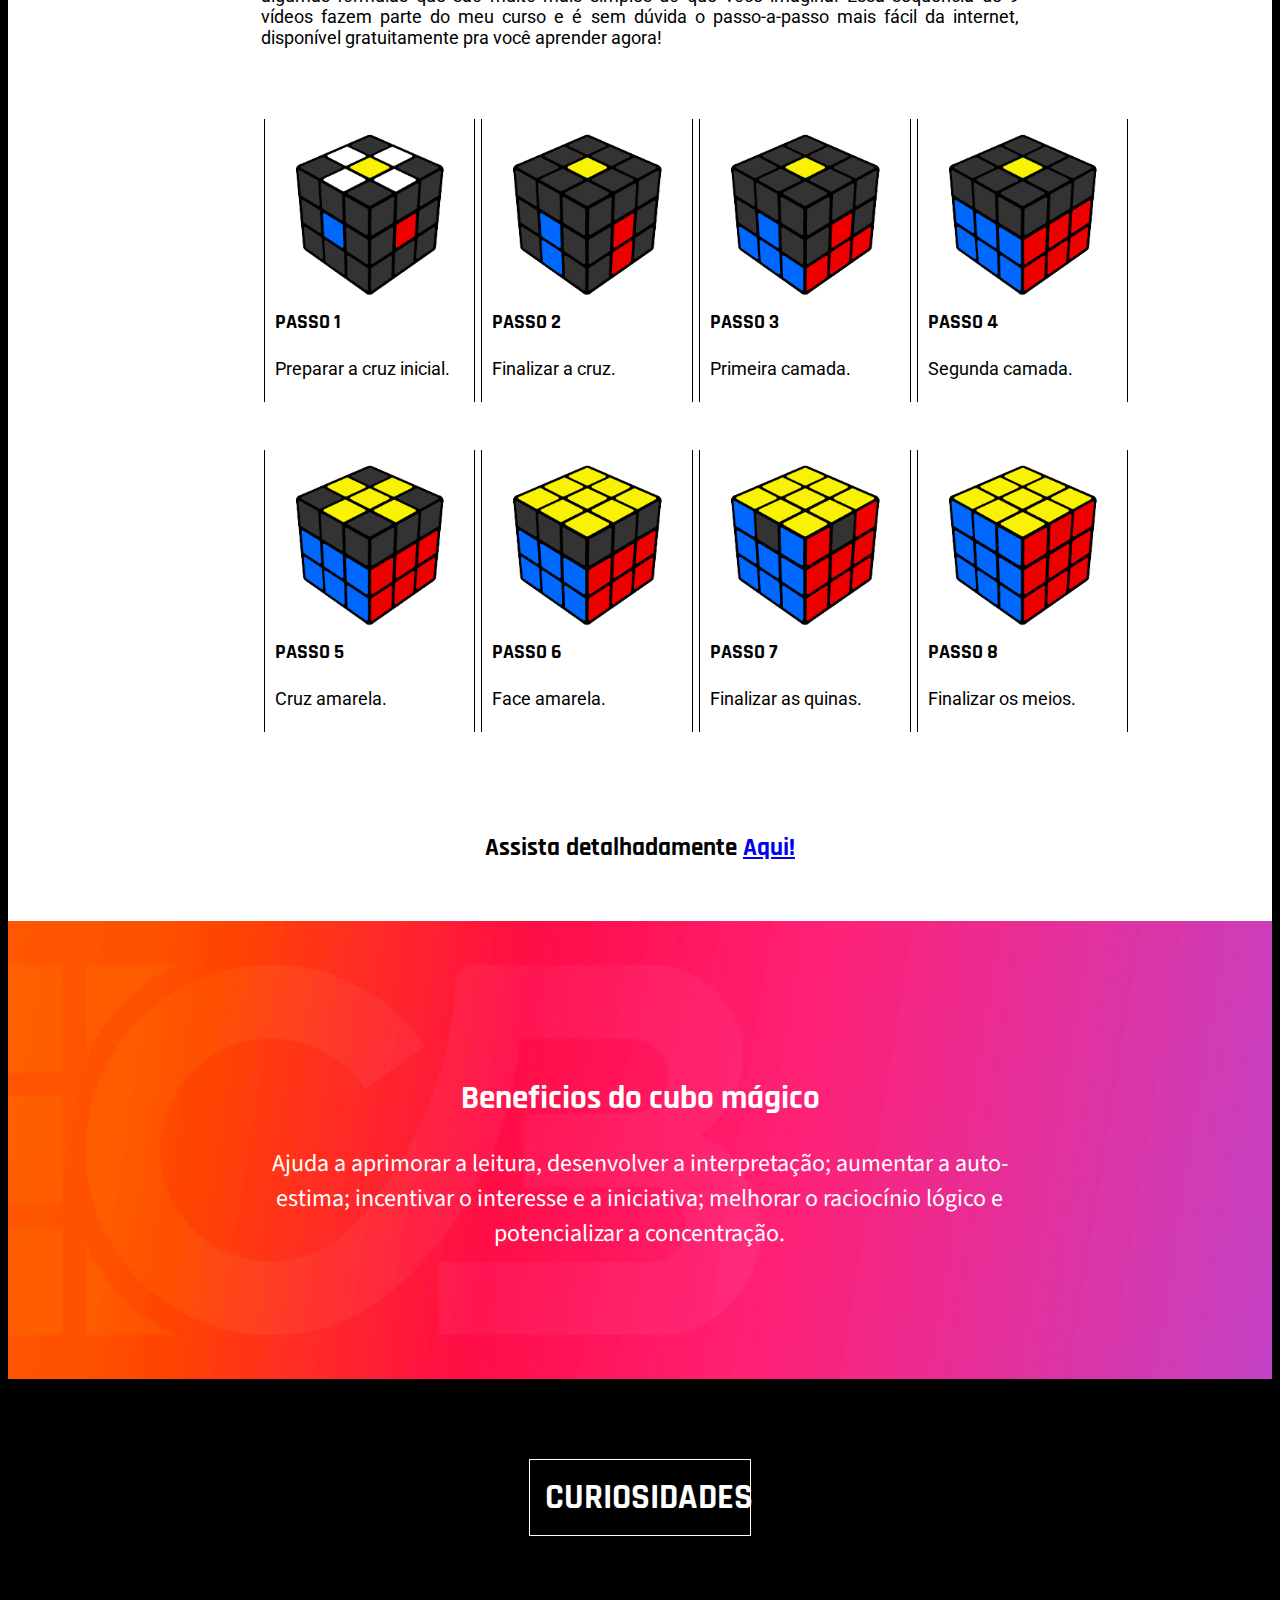
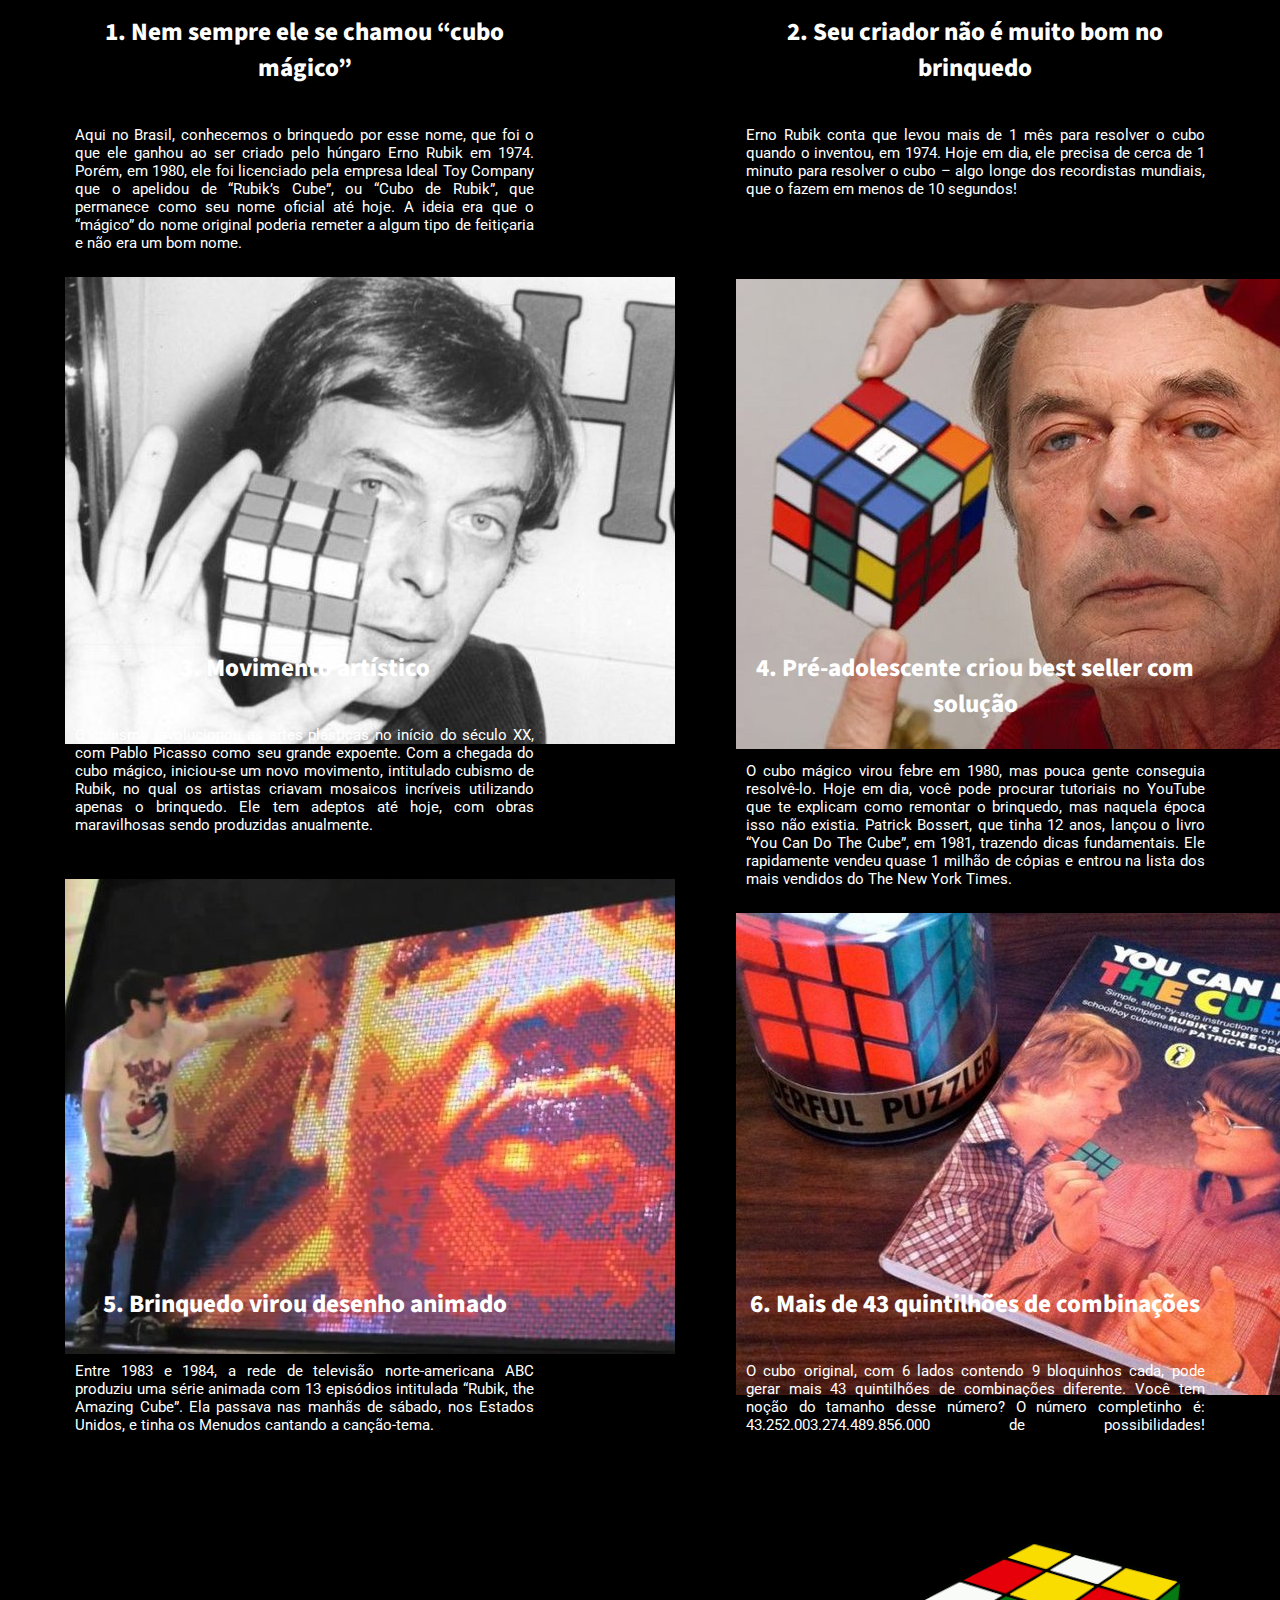
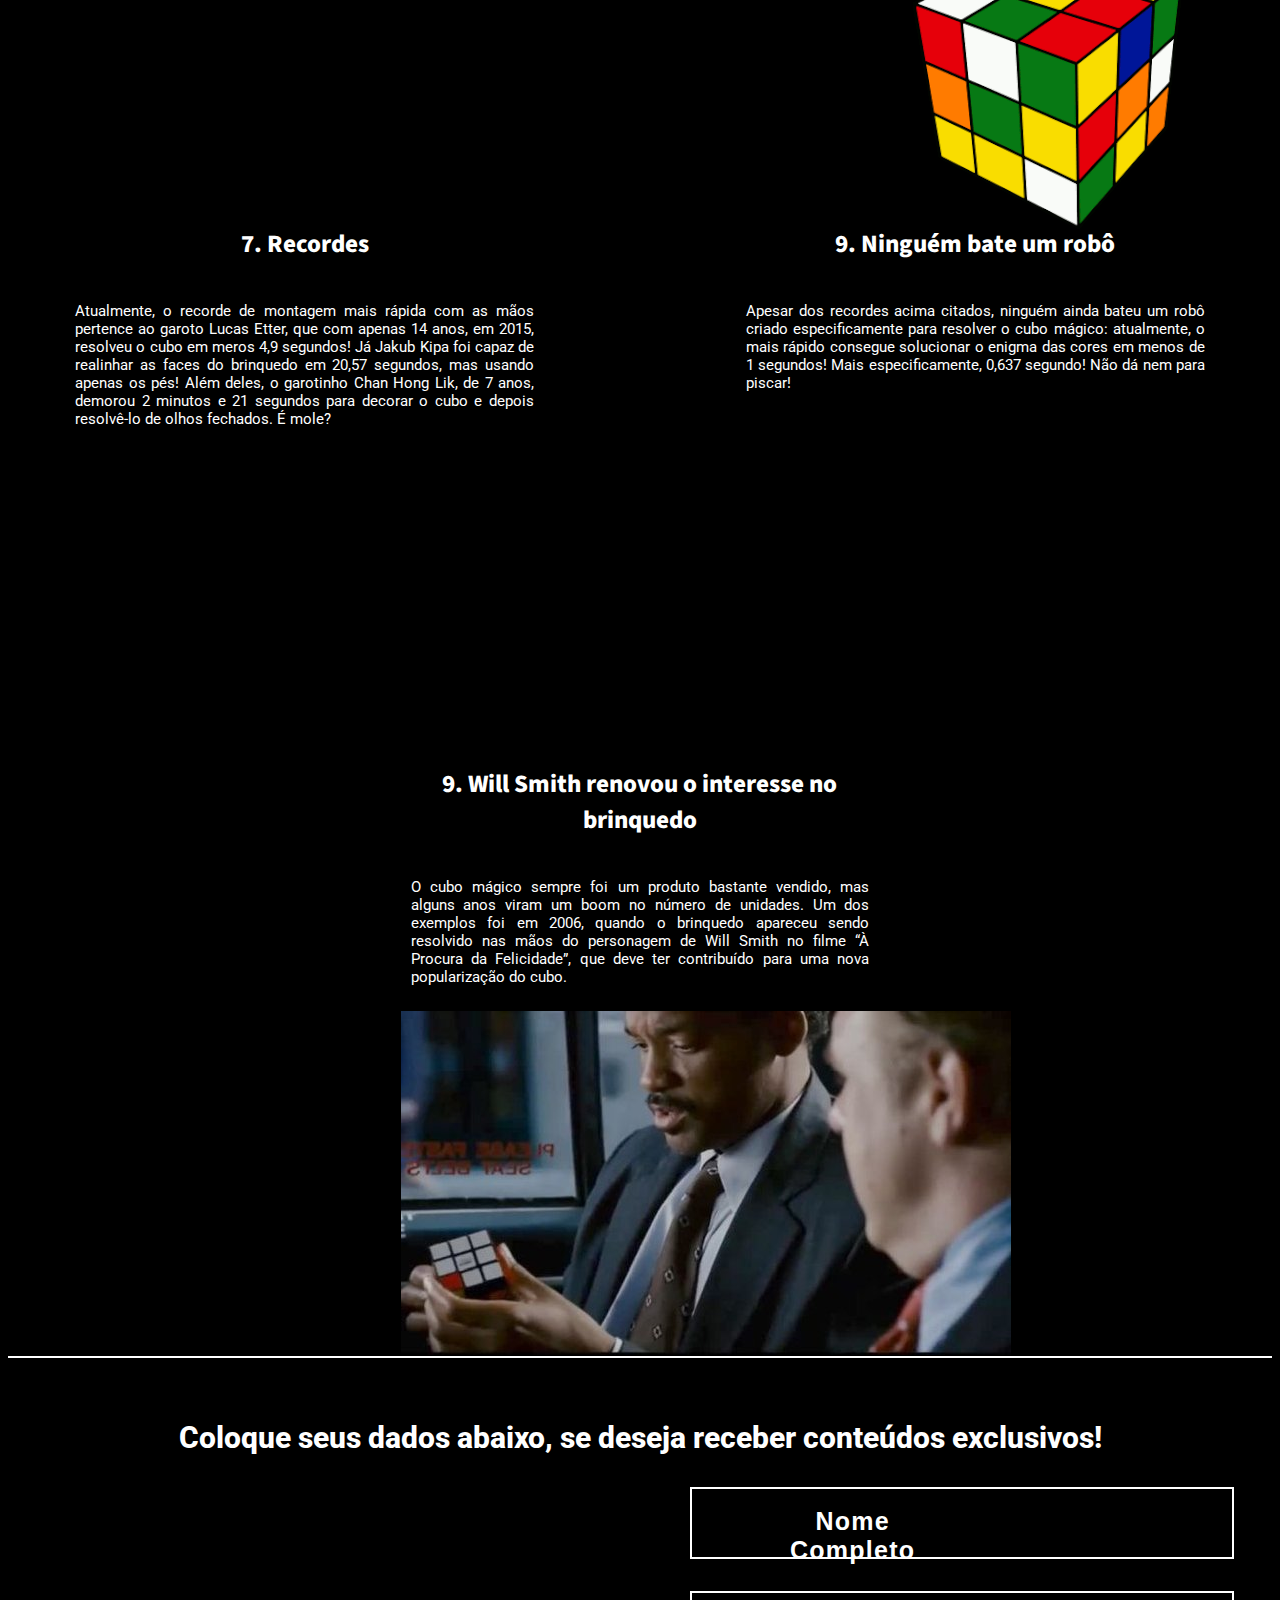
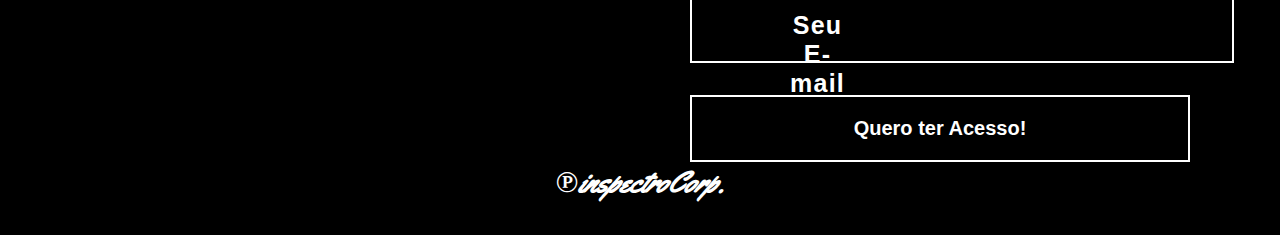
==== commit 01d7b410: "Cubo Magico" ====
--- a/cubo.html
+++ b/cubo.html
@@ -1,496 +1,496 @@
-<!DOCTYPE html>
-<html lang="pt-BR">
-
-<head>
-    <meta charset="UTF-8">
-    <meta http-equiv="X-UA-Compatible" content="IE=edge">
-    <meta name="viewport" content="width=device-width, initial-scale=1.0">
-    <title>CuboInterativo</title>
-    <link rel="preconnect" href="https://fonts.googleapis.com">
-    <link rel="preconnect" href="https://fonts.gstatic.com" crossorigin>
-    <link href="https://fonts.googleapis.com/css2?family=Rajdhani:wght@500&family=Roboto&family=Source+Sans+Pro&family=Yellowtail&display=swap"
-    rel="stylesheet">
-    <link rel="stylesheet" href="./style.css">
-</head>
-
-<body>
-    <header id="titulo">
-      <h1 id="inicio" style="margin: 0; text-align: center;"><a href="#">Cubo Mágico</a></h1>
-      <nav id="menu">
-          <ul>
-              <li><a href="#metodo">Método</a></li>
-              <li><a href="#curiosidades">Curiosidades</a></li>
-              <li><a href="#rodape">noticias</a></li>
-          </ul>
-      </nav>
-    </header>
-    
-    <div class="scene" id="scene">
-        <div class="pivot centered" id="pivot" style="transform: rotateX(-35deg) rotateY(-135deg)">
-          <div class="cube" id="cube">
-            <div class="piece">
-              <div class="element left"></div>
-              <div class="element right"></div>
-              <div class="element top"></div>
-              <div class="element bottom"></div>
-              <div class="element back"></div>
-              <div class="element front"></div>
-            </div>
-            <div class="piece">
-              <div class="element left"></div>
-              <div class="element right"></div>
-              <div class="element top"></div>
-              <div class="element bottom"></div>
-              <div class="element back"></div>
-              <div class="element front"></div>
-            </div>
-            <div class="piece">
-              <div class="element left"></div>
-              <div class="element right"></div>
-              <div class="element top"></div>
-              <div class="element bottom"></div>
-              <div class="element back"></div>
-              <div class="element front"></div>
-            </div>
-            <div class="piece">
-              <div class="element left"></div>
-              <div class="element right"></div>
-              <div class="element top"></div>
-              <div class="element bottom"></div>
-              <div class="element back"></div>
-              <div class="element front"></div>
-            </div>
-            <div class="piece">
-              <div class="element left"></div>
-              <div class="element right"></div>
-              <div class="element top"></div>
-              <div class="element bottom"></div>
-              <div class="element back"></div>
-              <div class="element front"></div>
-            </div>
-            <div class="piece">
-              <div class="element left"></div>
-              <div class="element right"></div>
-              <div class="element top"></div>
-              <div class="element bottom"></div>
-              <div class="element back"></div>
-              <div class="element front"></div>
-            </div>
-            <div class="piece">
-              <div class="element left"></div>
-              <div class="element right"></div>
-              <div class="element top"></div>
-              <div class="element bottom"></div>
-              <div class="element back"></div>
-              <div class="element front"></div>
-            </div>
-            <div class="piece">
-              <div class="element left"></div>
-              <div class="element right"></div>
-              <div class="element top"></div>
-              <div class="element bottom"></div>
-              <div class="element back"></div>
-              <div class="element front"></div>
-            </div>
-            <div class="piece">
-              <div class="element left"></div>
-              <div class="element right"></div>
-              <div class="element top"></div>
-              <div class="element bottom"></div>
-              <div class="element back"></div>
-              <div class="element front"></div>
-            </div>
-            <div class="piece">
-              <div class="element left"></div>
-              <div class="element right"></div>
-              <div class="element top"></div>
-              <div class="element bottom"></div>
-              <div class="element back"></div>
-              <div class="element front"></div>
-            </div>
-            <div class="piece">
-              <div class="element left"></div>
-              <div class="element right"></div>
-              <div class="element top"></div>
-              <div class="element bottom"></div>
-              <div class="element back"></div>
-              <div class="element front"></div>
-            </div>
-            <div class="piece">
-              <div class="element left"></div>
-              <div class="element right"></div>
-              <div class="element top"></div>
-              <div class="element bottom"></div>
-              <div class="element back"></div>
-              <div class="element front"></div>
-            </div>
-            <div class="piece">
-              <div class="element left"></div>
-              <div class="element right"></div>
-              <div class="element top"></div>
-              <div class="element bottom"></div>
-              <div class="element back"></div>
-              <div class="element front"></div>
-            </div>
-            <div class="piece">
-              <div class="element left"></div>
-              <div class="element right"></div>
-              <div class="element top"></div>
-              <div class="element bottom"></div>
-              <div class="element back"></div>
-              <div class="element front"></div>
-            </div>
-            <div class="piece">
-              <div class="element left"></div>
-              <div class="element right"></div>
-              <div class="element top"></div>
-              <div class="element bottom"></div>
-              <div class="element back"></div>
-              <div class="element front"></div>
-            </div>
-            <div class="piece">
-              <div class="element left"></div>
-              <div class="element right"></div>
-              <div class="element top"></div>
-              <div class="element bottom"></div>
-              <div class="element back"></div>
-              <div class="element front"></div>
-            </div>
-            <div class="piece">
-              <div class="element left"></div>
-              <div class="element right"></div>
-              <div class="element top"></div>
-              <div class="element bottom"></div>
-              <div class="element back"></div>
-              <div class="element front"></div>
-            </div>
-            <div class="piece">
-              <div class="element left"></div>
-              <div class="element right"></div>
-              <div class="element top"></div>
-              <div class="element bottom"></div>
-              <div class="element back"></div>
-              <div class="element front"></div>
-            </div>
-            <div class="piece">
-              <div class="element left"></div>
-              <div class="element right"></div>
-              <div class="element top"></div>
-              <div class="element bottom"></div>
-              <div class="element back"></div>
-              <div class="element front"></div>
-            </div>
-            <div class="piece">
-              <div class="element left"></div>
-              <div class="element right"></div>
-              <div class="element top"></div>
-              <div class="element bottom"></div>
-              <div class="element back"></div>
-              <div class="element front"></div>
-            </div>
-            <div class="piece">
-              <div class="element left"></div>
-              <div class="element right"></div>
-              <div class="element top"></div>
-              <div class="element bottom"></div>
-              <div class="element back"></div>
-              <div class="element front"></div>
-            </div>
-            <div class="piece">
-              <div class="element left"></div>
-              <div class="element right"></div>
-              <div class="element top"></div>
-              <div class="element bottom"></div>
-              <div class="element back"></div>
-              <div class="element front"></div>
-            </div>
-            <div class="piece">
-              <div class="element left"></div>
-              <div class="element right"></div>
-              <div class="element top"></div>
-              <div class="element bottom"></div>
-              <div class="element back"></div>
-              <div class="element front"></div>
-            </div>
-            <div class="piece">
-              <div class="element left"></div>
-              <div class="element right"></div>
-              <div class="element top"></div>
-              <div class="element bottom"></div>
-              <div class="element back"></div>
-              <div class="element front"></div>
-            </div>
-            <div class="piece">
-              <div class="element left"></div>
-              <div class="element right"></div>
-              <div class="element top"></div>
-              <div class="element bottom"></div>
-              <div class="element back"></div>
-              <div class="element front"></div>
-            </div>
-            <div class="piece">
-              <div class="element left"></div>
-              <div class="element right"></div>
-              <div class="element top"></div>
-              <div class="element bottom"></div>
-              <div class="element back"></div>
-              <div class="element front"></div>
-            </div>
-          </div>
-        </div>
-      </div>
-      <div id="guide">
-        <div class="anchor" id="anchor3" style="transform: translateZ(3px) translateY(-33.33%) rotate(-270deg) translateY(66.67%)"></div>
-        <div class="anchor" id="anchor2" style="transform: translateZ(3px) translateY(-33.33%) rotate(-180deg) translateY(66.67%)"></div>
-        <div class="anchor" id="anchor1" style="transform: translateZ(3px) translateY(-33.33%) rotate(-90deg) translateY(66.67%)"></div>
-        <div class="anchor" id="anchor0" style="transform: translateZ(3px) translateY(-33.33%) rotate(0deg) translateY(66.67%)"></div>
-      </div>
-<script src="./script.js"></script>
-
-    <section class="explicacao">
-        <div class="content">
-            <h1>Tudo sobre o cubo mágico</h1>
-            <p>
-                Um portal completo pra você aprender tudo sobre este incrível quebra-cabeça, do zero ao avançado. O Cubo
-                Mágico
-                é o brinquedo mais vendido do mundo e um dos quebra-cabeças mais intrigantes da história com mais de 43
-                quintilhões de possibilidades e apenas 1 solução. Descubra tudo aqui no CuboVelocidade!
-            </p>
-        </div>
-    </section>
-    <!--explicacao-->
-
-    <section id="metodo">
-        <div class="content">
-            <h2><a href="#inicio">Método básico</a></h2>
-            <p>
-                O cubo Mágico é um dos quebra-cabeças mais incríveis do mundo. Todo colorido e tridimensional, que pode
-                ser
-                misturado em 43 quintilhões de posições diferentes sendo apenas 1 a correta. Um desafio que intrigou
-                diversas
-                gerações e até hoje é considerado o brinquedo mais vendido do mundo.
-            </p>
-            <p>
-                Agora você pode estar pensando que, com tantas - ou praticamente infinitas - possibilidades, resolver um
-                Cubo
-                Mágico deve ser uma tarefa praticamente impossível. E você está quase certo. Apenas "resolver um cubo"
-                na
-                tentativa e erro de fato é algo completamente improvável, por isso é muito importante que você aprenda a
-                técnica
-                de solução.
-            </p>
-            <p>
-                Resolver o Cubo Mágico nada mais é do que seguir uma receita. São 8 passos divididos em algumas fórmulas
-                que são
-                muito mais simples do que você imagina. Essa sequência de 9 vídeos fazem parte do meu curso e é sem
-                dúvida o
-                passo-a-passo mais fácil da internet, disponível gratuitamente pra você aprender agora!
-            </p>
-            <div class="paragraph">
-                <div class="md-3">
-                    <img src="./_imagens/passo1.png" alt="passo1cubomagico">
-                    <span>PASSO 1</span>
-                    <p>Preparar a cruz inicial.</p>
-                </div>
-                <div class="md-3">
-                    <img src="./_imagens/passo2.png" alt="passo2cubomagico">
-                    <span>PASSO 2</span>
-                    <p>Finalizar a cruz.</p>
-                </div>
-                <div class="md-3">
-                    <img src="./_imagens/passo3.png" alt="passo1cubomagico">
-                    <span>PASSO 3</span>
-                    <p>Primeira camada.</p>
-                </div>
-                <div class="md-3">
-                    <img src="./_imagens/passo4.png" alt="passo2cubomagico">
-                    <span>PASSO 4</span>
-                    <p>Segunda camada.</p>
-                </div>
-            </div>
-            <div class="paragraph-2">
-                <div class="md-3">
-                    <img src="./_imagens/passo5.png" alt="passo1cubomagico">
-                    <span>PASSO 5</span>
-                    <p>Cruz amarela.</p>
-                </div>
-                <div class="md-3">
-                    <img src="./_imagens/passo6.png" alt="passo2cubomagico">
-                    <span>PASSO 6</span>
-                    <p>Face amarela.</p>
-                </div>
-                <div class="md-3">
-                    <img src="./_imagens/passo7.png" alt="passo1cubomagico">
-                    <span>PASSO 7</span>
-                    <p>Finalizar as quinas.</p>
-                </div>
-                <div class="md-3">
-                    <img src="./_imagens/passo8.png" alt="passo2cubomagico">
-                    <span>PASSO 8</span>
-                    <p>Finalizar os meios.</p>
-                </div>
-            </div>
-            <h3>Assista detalhadamente <a href="https://www.youtube.com/watch?v=aJuUOG9FYlM&t=355s"
-                    target="_blank">Aqui!</a></h3>
-        </div>
-    </section>
-    <!--metodo-->
-    <section id="beneficios">
-        <h2>Beneficios do cubo mágico</h2>
-        <p>
-            Ajuda a aprimorar a leitura, desenvolver a interpretação; aumentar a auto-estima; incentivar o
-            interesse e a iniciativa; melhorar o raciocínio lógico e potencializar a concentração.
-        </p>
-    </section>
-    <!--beneficios-->
-
-    <section id="curiosidades">
-        <h2><a href="#inicio">Curiosidades</a></h2>
-        <div id="attemption">
-            <div class="curiosities">
-                <h3>1. Nem sempre ele se chamou “cubo mágico”</h3>
-                <p>
-                    Aqui no Brasil, conhecemos o brinquedo por esse nome, que foi o que ele ganhou ao ser criado pelo
-                    húngaro Erno Rubik em 1974. Porém, em 1980, ele foi licenciado pela empresa Ideal Toy Company que o
-                    apelidou de “Rubik’s Cube”, ou “Cubo de Rubik”, que permanece como seu nome oficial até hoje. A
-                    ideia
-                    era que o “mágico” do nome original poderia remeter a algum tipo de feitiçaria e não era um bom
-                    nome.
-                </p>
-                <img src="./_imagens/curiosidades1.jpg" alt="">
-            </div>
-            <div class="curiosities">
-                <h3>2. Seu criador não é muito bom no brinquedo</h3>
-                <p style="height: 128px;">
-                    Erno Rubik conta que levou mais de 1 mês para resolver o cubo quando o inventou, em 1974. Hoje em
-                    dia, ele
-                    precisa de cerca de 1 minuto para resolver o cubo – algo longe dos recordistas mundiais, que o fazem
-                    em
-                    menos de 10 segundos!
-                </p>
-                <img src="./_imagens/curiosidades2.jpg" alt="">
-            </div>
-        </div>
-
-        <div id="attemption">
-            <div class="curiosities">
-                <h3>3. Movimento artístico</h3>
-                <p style="height: 128px;">
-                    O cubismo revolucionou as artes plásticas no início do século XX, com Pablo Picasso como seu grande
-                    expoente. Com a chegada do cubo mágico, iniciou-se um novo movimento, intitulado cubismo de Rubik,
-                    no
-                    qual os artistas criavam mosaicos incríveis utilizando apenas o brinquedo. Ele tem adeptos até hoje,
-                    com
-                    obras maravilhosas sendo produzidas anualmente.
-                </p>
-                <img src="./_imagens/curiosidades6.jpg" alt="">
-            </div>
-            <div class="curiosities">
-                <h3>4. Pré-adolescente criou best seller com solução</h3>
-                <p>
-                    O cubo mágico virou febre em 1980, mas pouca gente conseguia resolvê-lo. Hoje em dia, você pode
-                    procurar
-                    tutoriais no YouTube que te explicam como remontar o brinquedo, mas naquela época isso não existia.
-                    Patrick Bossert, que tinha 12 anos, lançou o livro “You Can Do The Cube”, em 1981, trazendo dicas
-                    fundamentais. Ele rapidamente vendeu quase 1 milhão de cópias e entrou na lista dos mais vendidos do
-                    The
-                    New York Times.
-                </p>
-                <img src="./_imagens/curiosidades4.jpg" alt="">
-            </div>
-        </div>
-        <div id="attemption" style="padding-bottom: 0;">
-            <div class="curiosities">
-                <h3>5. Brinquedo virou desenho animado</h3>
-                <p>
-                    Entre 1983 e 1984, a rede de televisão norte-americana ABC produziu uma série animada com 13
-                    episódios
-                    intitulada “Rubik, the Amazing Cube”. Ela passava nas manhãs de sábado, nos Estados Unidos, e tinha
-                    os
-                    Menudos cantando a canção-tema.
-                </p>
-                <iframe width="610" height="343" src="https://www.youtube.com/embed/LYs_GCy9PRk"
-                    title="YouTube video player" frameborder="0"
-                    allow="accelerometer; autoplay; clipboard-write; encrypted-media; gyroscope; picture-in-picture"
-                    allowfullscreen></iframe>
-            </div>
-            <div class="curiosities">
-                <h3>6. Mais de 43 quintilhões de combinações</h3>
-                <p>
-                    O cubo original, com 6 lados contendo 9 bloquinhos cada, pode gerar mais 43 quintilhões de
-                    combinações
-                    diferente. Você tem noção do tamanho desse número? O número completinho é:
-                    43.252.003.274.489.856.000 de
-                    possibilidades!
-                    <img src="./_imagens/curiosidades3.gif" alt="">
-                </p>
-            </div>
-        </div>
-        <div id="attemption" style="padding-top: 0; padding-bottom: 0;">
-            
-            <div class="curiosities">
-                <h3>7. Recordes</h3>
-                <p>
-                    Atualmente, o recorde de montagem mais rápida com as mãos pertence ao garoto Lucas Etter, que com
-                    apenas
-                    14 anos, em 2015, resolveu o cubo em meros 4,9 segundos! Já Jakub Kipa foi capaz de realinhar as
-                    faces
-                    do brinquedo em 20,57 segundos, mas usando apenas os pés! Além deles, o garotinho Chan Hong Lik, de
-                    7
-                    anos, demorou 2 minutos e 21 segundos para decorar o cubo e depois resolvê-lo de olhos fechados. É
-                    mole?
-                </p>
-                <iframe width="610" height="343" src="https://www.youtube.com/embed/wy5vpOkwOro"
-                    title="YouTube video player" frameborder="0"
-                    allow="accelerometer; autoplay; clipboard-write; encrypted-media; gyroscope; picture-in-picture"
-                    allowfullscreen></iframe>
-            </div>
-            <div class="curiosities">
-                 <h3>9. Ninguém bate um robô</h3>
-                <p style="height: 128px;">
-                    Apesar dos recordes acima citados, ninguém ainda bateu um robô criado especificamente para resolver
-                    o
-                    cubo mágico: atualmente, o mais rápido consegue solucionar o enigma das cores em menos de 1
-                    segundos!
-                    Mais especificamente, 0,637 segundo! Não dá nem para piscar!
-                </p>
-                <iframe width="610" height="343" src="https://www.youtube.com/embed/iBE46R-fD6M"
-                    title="YouTube video player" frameborder="0"
-                    allow="accelerometer; autoplay; clipboard-write; encrypted-media; gyroscope; picture-in-picture"
-                    allowfullscreen></iframe>
-            </div>
-        </div>
-        <div id="attemption" style="padding-top: 0; padding-bottom: 0;">
-            <div class="curiosities">
-                <h3>9. Will Smith renovou o interesse no brinquedo</h3>
-                <p>
-                    O cubo mágico sempre foi um produto bastante vendido, mas alguns anos viram um boom no número de
-                    unidades. Um dos exemplos foi em 2006, quando o brinquedo apareceu sendo resolvido nas mãos do
-                    personagem de Will Smith no filme “À Procura da Felicidade”, que deve ter contribuído para uma nova
-                    popularização do cubo.
-                </p>
-                <img src="./_imagens/curiosidades7.jpg" alt="">
-
-            </div>
-        </div>
-    </section>
-    <!--curiosidades-->
-    <footer id="rodape">
-        <p>Coloque seus dados abaixo, se deseja receber conteúdos exclusivos!</p>
-        <section id="dados">
-            <div class="container">
-                <input type="text" required class="chamada">
-                <span class="novidade">Nome Completo</span>
-            </div>
-            
-            <div class="container">
-                <input type="text" required class="chamada">
-                <span class="novidade">Seu E-mail</span>
-            </div>
-            <input type="button" value="Quero ter Acesso!" class="submit">
-        </section>
-        <div class="alinhamento"><a href="#inicio" style="text-decoration: none;"><i class="marca">&copysr;inspectroCorp.</i></a></div>
-    </footer>
-</body>
-
+<!DOCTYPE html>
+<html lang="pt-BR">
+
+<head>
+    <meta charset="UTF-8">
+    <meta http-equiv="X-UA-Compatible" content="IE=edge">
+    <meta name="viewport" content="width=device-width, initial-scale=1.0">
+    <title>CuboInterativo</title>
+    <link rel="preconnect" href="https://fonts.googleapis.com">
+    <link rel="preconnect" href="https://fonts.gstatic.com" crossorigin>
+    <link href="https://fonts.googleapis.com/css2?family=Rajdhani:wght@500&family=Roboto&family=Source+Sans+Pro&family=Yellowtail&display=swap"
+    rel="stylesheet">
+    <link rel="stylesheet" href="./style.css">
+</head>
+
+<body>
+    <header id="titulo">
+      <h1 id="inicio" style="margin: 0; text-align: center;"><a href="#">Cubo Mágico</a></h1>
+      <nav id="menu">
+          <ul>
+              <li><a href="#metodo">Método</a></li>
+              <li><a href="#curiosidades">Curiosidades</a></li>
+              <li><a href="#rodape">noticias</a></li>
+          </ul>
+      </nav>
+    </header>
+    
+    <div class="scene" id="scene">
+        <div class="pivot centered" id="pivot" style="transform: rotateX(-35deg) rotateY(-135deg)">
+          <div class="cube" id="cube">
+            <div class="piece">
+              <div class="element left"></div>
+              <div class="element right"></div>
+              <div class="element top"></div>
+              <div class="element bottom"></div>
+              <div class="element back"></div>
+              <div class="element front"></div>
+            </div>
+            <div class="piece">
+              <div class="element left"></div>
+              <div class="element right"></div>
+              <div class="element top"></div>
+              <div class="element bottom"></div>
+              <div class="element back"></div>
+              <div class="element front"></div>
+            </div>
+            <div class="piece">
+              <div class="element left"></div>
+              <div class="element right"></div>
+              <div class="element top"></div>
+              <div class="element bottom"></div>
+              <div class="element back"></div>
+              <div class="element front"></div>
+            </div>
+            <div class="piece">
+              <div class="element left"></div>
+              <div class="element right"></div>
+              <div class="element top"></div>
+              <div class="element bottom"></div>
+              <div class="element back"></div>
+              <div class="element front"></div>
+            </div>
+            <div class="piece">
+              <div class="element left"></div>
+              <div class="element right"></div>
+              <div class="element top"></div>
+              <div class="element bottom"></div>
+              <div class="element back"></div>
+              <div class="element front"></div>
+            </div>
+            <div class="piece">
+              <div class="element left"></div>
+              <div class="element right"></div>
+              <div class="element top"></div>
+              <div class="element bottom"></div>
+              <div class="element back"></div>
+              <div class="element front"></div>
+            </div>
+            <div class="piece">
+              <div class="element left"></div>
+              <div class="element right"></div>
+              <div class="element top"></div>
+              <div class="element bottom"></div>
+              <div class="element back"></div>
+              <div class="element front"></div>
+            </div>
+            <div class="piece">
+              <div class="element left"></div>
+              <div class="element right"></div>
+              <div class="element top"></div>
+              <div class="element bottom"></div>
+              <div class="element back"></div>
+              <div class="element front"></div>
+            </div>
+            <div class="piece">
+              <div class="element left"></div>
+              <div class="element right"></div>
+              <div class="element top"></div>
+              <div class="element bottom"></div>
+              <div class="element back"></div>
+              <div class="element front"></div>
+            </div>
+            <div class="piece">
+              <div class="element left"></div>
+              <div class="element right"></div>
+              <div class="element top"></div>
+              <div class="element bottom"></div>
+              <div class="element back"></div>
+              <div class="element front"></div>
+            </div>
+            <div class="piece">
+              <div class="element left"></div>
+              <div class="element right"></div>
+              <div class="element top"></div>
+              <div class="element bottom"></div>
+              <div class="element back"></div>
+              <div class="element front"></div>
+            </div>
+            <div class="piece">
+              <div class="element left"></div>
+              <div class="element right"></div>
+              <div class="element top"></div>
+              <div class="element bottom"></div>
+              <div class="element back"></div>
+              <div class="element front"></div>
+            </div>
+            <div class="piece">
+              <div class="element left"></div>
+              <div class="element right"></div>
+              <div class="element top"></div>
+              <div class="element bottom"></div>
+              <div class="element back"></div>
+              <div class="element front"></div>
+            </div>
+            <div class="piece">
+              <div class="element left"></div>
+              <div class="element right"></div>
+              <div class="element top"></div>
+              <div class="element bottom"></div>
+              <div class="element back"></div>
+              <div class="element front"></div>
+            </div>
+            <div class="piece">
+              <div class="element left"></div>
+              <div class="element right"></div>
+              <div class="element top"></div>
+              <div class="element bottom"></div>
+              <div class="element back"></div>
+              <div class="element front"></div>
+            </div>
+            <div class="piece">
+              <div class="element left"></div>
+              <div class="element right"></div>
+              <div class="element top"></div>
+              <div class="element bottom"></div>
+              <div class="element back"></div>
+              <div class="element front"></div>
+            </div>
+            <div class="piece">
+              <div class="element left"></div>
+              <div class="element right"></div>
+              <div class="element top"></div>
+              <div class="element bottom"></div>
+              <div class="element back"></div>
+              <div class="element front"></div>
+            </div>
+            <div class="piece">
+              <div class="element left"></div>
+              <div class="element right"></div>
+              <div class="element top"></div>
+              <div class="element bottom"></div>
+              <div class="element back"></div>
+              <div class="element front"></div>
+            </div>
+            <div class="piece">
+              <div class="element left"></div>
+              <div class="element right"></div>
+              <div class="element top"></div>
+              <div class="element bottom"></div>
+              <div class="element back"></div>
+              <div class="element front"></div>
+            </div>
+            <div class="piece">
+              <div class="element left"></div>
+              <div class="element right"></div>
+              <div class="element top"></div>
+              <div class="element bottom"></div>
+              <div class="element back"></div>
+              <div class="element front"></div>
+            </div>
+            <div class="piece">
+              <div class="element left"></div>
+              <div class="element right"></div>
+              <div class="element top"></div>
+              <div class="element bottom"></div>
+              <div class="element back"></div>
+              <div class="element front"></div>
+            </div>
+            <div class="piece">
+              <div class="element left"></div>
+              <div class="element right"></div>
+              <div class="element top"></div>
+              <div class="element bottom"></div>
+              <div class="element back"></div>
+              <div class="element front"></div>
+            </div>
+            <div class="piece">
+              <div class="element left"></div>
+              <div class="element right"></div>
+              <div class="element top"></div>
+              <div class="element bottom"></div>
+              <div class="element back"></div>
+              <div class="element front"></div>
+            </div>
+            <div class="piece">
+              <div class="element left"></div>
+              <div class="element right"></div>
+              <div class="element top"></div>
+              <div class="element bottom"></div>
+              <div class="element back"></div>
+              <div class="element front"></div>
+            </div>
+            <div class="piece">
+              <div class="element left"></div>
+              <div class="element right"></div>
+              <div class="element top"></div>
+              <div class="element bottom"></div>
+              <div class="element back"></div>
+              <div class="element front"></div>
+            </div>
+            <div class="piece">
+              <div class="element left"></div>
+              <div class="element right"></div>
+              <div class="element top"></div>
+              <div class="element bottom"></div>
+              <div class="element back"></div>
+              <div class="element front"></div>
+            </div>
+          </div>
+        </div>
+      </div>
+      <div id="guide">
+        <div class="anchor" id="anchor3" style="transform: translateZ(3px) translateY(-33.33%) rotate(-270deg) translateY(66.67%)"></div>
+        <div class="anchor" id="anchor2" style="transform: translateZ(3px) translateY(-33.33%) rotate(-180deg) translateY(66.67%)"></div>
+        <div class="anchor" id="anchor1" style="transform: translateZ(3px) translateY(-33.33%) rotate(-90deg) translateY(66.67%)"></div>
+        <div class="anchor" id="anchor0" style="transform: translateZ(3px) translateY(-33.33%) rotate(0deg) translateY(66.67%)"></div>
+      </div>
+<script src="./script.js"></script>
+
+    <section class="explicacao">
+        <div class="content">
+            <h1>Tudo sobre o cubo mágico</h1>
+            <p>
+                Um portal completo pra você aprender tudo sobre este incrível quebra-cabeça, do zero ao avançado. O Cubo
+                Mágico
+                é o brinquedo mais vendido do mundo e um dos quebra-cabeças mais intrigantes da história com mais de 43
+                quintilhões de possibilidades e apenas 1 solução. Descubra tudo aqui no CuboVelocidade!
+            </p>
+        </div>
+    </section>
+    <!--explicacao-->
+
+    <section id="metodo">
+        <div class="content">
+            <h2><a href="#inicio">Método básico</a></h2>
+            <p>
+                O cubo Mágico é um dos quebra-cabeças mais incríveis do mundo. Todo colorido e tridimensional, que pode
+                ser
+                misturado em 43 quintilhões de posições diferentes sendo apenas 1 a correta. Um desafio que intrigou
+                diversas
+                gerações e até hoje é considerado o brinquedo mais vendido do mundo.
+            </p>
+            <p>
+                Agora você pode estar pensando que, com tantas - ou praticamente infinitas - possibilidades, resolver um
+                Cubo
+                Mágico deve ser uma tarefa praticamente impossível. E você está quase certo. Apenas "resolver um cubo"
+                na
+                tentativa e erro de fato é algo completamente improvável, por isso é muito importante que você aprenda a
+                técnica
+                de solução.
+            </p>
+            <p>
+                Resolver o Cubo Mágico nada mais é do que seguir uma receita. São 8 passos divididos em algumas fórmulas
+                que são
+                muito mais simples do que você imagina. Essa sequência de 9 vídeos fazem parte do meu curso e é sem
+                dúvida o
+                passo-a-passo mais fácil da internet, disponível gratuitamente pra você aprender agora!
+            </p>
+            <div class="paragraph">
+                <div class="md-3">
+                    <img src="./_imagens/passo1.png" alt="passo1cubomagico">
+                    <span>PASSO 1</span>
+                    <p>Preparar a cruz inicial.</p>
+                </div>
+                <div class="md-3">
+                    <img src="./_imagens/passo2.png" alt="passo2cubomagico">
+                    <span>PASSO 2</span>
+                    <p>Finalizar a cruz.</p>
+                </div>
+                <div class="md-3">
+                    <img src="./_imagens/passo3.png" alt="passo1cubomagico">
+                    <span>PASSO 3</span>
+                    <p>Primeira camada.</p>
+                </div>
+                <div class="md-3">
+                    <img src="./_imagens/passo4.png" alt="passo2cubomagico">
+                    <span>PASSO 4</span>
+                    <p>Segunda camada.</p>
+                </div>
+            </div>
+            <div class="paragraph-2">
+                <div class="md-3">
+                    <img src="./_imagens/passo5.png" alt="passo1cubomagico">
+                    <span>PASSO 5</span>
+                    <p>Cruz amarela.</p>
+                </div>
+                <div class="md-3">
+                    <img src="./_imagens/passo6.png" alt="passo2cubomagico">
+                    <span>PASSO 6</span>
+                    <p>Face amarela.</p>
+                </div>
+                <div class="md-3">
+                    <img src="./_imagens/passo7.png" alt="passo1cubomagico">
+                    <span>PASSO 7</span>
+                    <p>Finalizar as quinas.</p>
+                </div>
+                <div class="md-3">
+                    <img src="./_imagens/passo8.png" alt="passo2cubomagico">
+                    <span>PASSO 8</span>
+                    <p>Finalizar os meios.</p>
+                </div>
+            </div>
+            <h3>Assista detalhadamente <a href="https://www.youtube.com/watch?v=aJuUOG9FYlM&t=355s"
+                    target="_blank">Aqui!</a></h3>
+        </div>
+    </section>
+    <!--metodo-->
+    <section id="beneficios">
+        <h2>Beneficios do cubo mágico</h2>
+        <p>
+            Ajuda a aprimorar a leitura, desenvolver a interpretação; aumentar a auto-estima; incentivar o
+            interesse e a iniciativa; melhorar o raciocínio lógico e potencializar a concentração.
+        </p>
+    </section>
+    <!--beneficios-->
+
+    <section id="curiosidades">
+        <h2><a href="#inicio">Curiosidades</a></h2>
+        <div id="attemption">
+            <div class="curiosities">
+                <h3>1. Nem sempre ele se chamou “cubo mágico”</h3>
+                <p>
+                    Aqui no Brasil, conhecemos o brinquedo por esse nome, que foi o que ele ganhou ao ser criado pelo
+                    húngaro Erno Rubik em 1974. Porém, em 1980, ele foi licenciado pela empresa Ideal Toy Company que o
+                    apelidou de “Rubik’s Cube”, ou “Cubo de Rubik”, que permanece como seu nome oficial até hoje. A
+                    ideia
+                    era que o “mágico” do nome original poderia remeter a algum tipo de feitiçaria e não era um bom
+                    nome.
+                </p>
+                <img src="./_imagens/curiosidades1.jpg" alt="">
+            </div>
+            <div class="curiosities">
+                <h3>2. Seu criador não é muito bom no brinquedo</h3>
+                <p style="height: 128px;">
+                    Erno Rubik conta que levou mais de 1 mês para resolver o cubo quando o inventou, em 1974. Hoje em
+                    dia, ele
+                    precisa de cerca de 1 minuto para resolver o cubo – algo longe dos recordistas mundiais, que o fazem
+                    em
+                    menos de 10 segundos!
+                </p>
+                <img src="./_imagens/curiosidades2.jpg" alt="">
+            </div>
+        </div>
+
+        <div id="attemption">
+            <div class="curiosities">
+                <h3>3. Movimento artístico</h3>
+                <p style="height: 128px;">
+                    O cubismo revolucionou as artes plásticas no início do século XX, com Pablo Picasso como seu grande
+                    expoente. Com a chegada do cubo mágico, iniciou-se um novo movimento, intitulado cubismo de Rubik,
+                    no
+                    qual os artistas criavam mosaicos incríveis utilizando apenas o brinquedo. Ele tem adeptos até hoje,
+                    com
+                    obras maravilhosas sendo produzidas anualmente.
+                </p>
+                <img src="./_imagens/curiosidades6.jpg" alt="">
+            </div>
+            <div class="curiosities">
+                <h3>4. Pré-adolescente criou best seller com solução</h3>
+                <p>
+                    O cubo mágico virou febre em 1980, mas pouca gente conseguia resolvê-lo. Hoje em dia, você pode
+                    procurar
+                    tutoriais no YouTube que te explicam como remontar o brinquedo, mas naquela época isso não existia.
+                    Patrick Bossert, que tinha 12 anos, lançou o livro “You Can Do The Cube”, em 1981, trazendo dicas
+                    fundamentais. Ele rapidamente vendeu quase 1 milhão de cópias e entrou na lista dos mais vendidos do
+                    The
+                    New York Times.
+                </p>
+                <img src="./_imagens/curiosidades4.jpg" alt="">
+            </div>
+        </div>
+        <div id="attemption" style="padding-bottom: 0;">
+            <div class="curiosities">
+                <h3>5. Brinquedo virou desenho animado</h3>
+                <p>
+                    Entre 1983 e 1984, a rede de televisão norte-americana ABC produziu uma série animada com 13
+                    episódios
+                    intitulada “Rubik, the Amazing Cube”. Ela passava nas manhãs de sábado, nos Estados Unidos, e tinha
+                    os
+                    Menudos cantando a canção-tema.
+                </p>
+                <iframe width="610" height="343" src="https://www.youtube.com/embed/LYs_GCy9PRk"
+                    title="YouTube video player" frameborder="0"
+                    allow="accelerometer; autoplay; clipboard-write; encrypted-media; gyroscope; picture-in-picture"
+                    allowfullscreen></iframe>
+            </div>
+            <div class="curiosities">
+                <h3>6. Mais de 43 quintilhões de combinações</h3>
+                <p>
+                    O cubo original, com 6 lados contendo 9 bloquinhos cada, pode gerar mais 43 quintilhões de
+                    combinações
+                    diferente. Você tem noção do tamanho desse número? O número completinho é:
+                    43.252.003.274.489.856.000 de
+                    possibilidades!
+                    <img src="./_imagens/curiosidades3.gif" alt="">
+                </p>
+            </div>
+        </div>
+        <div id="attemption" style="padding-top: 0; padding-bottom: 0;">
+            
+            <div class="curiosities">
+                <h3>7. Recordes</h3>
+                <p>
+                    Atualmente, o recorde de montagem mais rápida com as mãos pertence ao garoto Lucas Etter, que com
+                    apenas
+                    14 anos, em 2015, resolveu o cubo em meros 4,9 segundos! Já Jakub Kipa foi capaz de realinhar as
+                    faces
+                    do brinquedo em 20,57 segundos, mas usando apenas os pés! Além deles, o garotinho Chan Hong Lik, de
+                    7
+                    anos, demorou 2 minutos e 21 segundos para decorar o cubo e depois resolvê-lo de olhos fechados. É
+                    mole?
+                </p>
+                <iframe width="610" height="343" src="https://www.youtube.com/embed/wy5vpOkwOro"
+                    title="YouTube video player" frameborder="0"
+                    allow="accelerometer; autoplay; clipboard-write; encrypted-media; gyroscope; picture-in-picture"
+                    allowfullscreen></iframe>
+            </div>
+            <div class="curiosities">
+                 <h3>9. Ninguém bate um robô</h3>
+                <p style="height: 128px;">
+                    Apesar dos recordes acima citados, ninguém ainda bateu um robô criado especificamente para resolver
+                    o
+                    cubo mágico: atualmente, o mais rápido consegue solucionar o enigma das cores em menos de 1
+                    segundos!
+                    Mais especificamente, 0,637 segundo! Não dá nem para piscar!
+                </p>
+                <iframe width="610" height="343" src="https://www.youtube.com/embed/iBE46R-fD6M"
+                    title="YouTube video player" frameborder="0"
+                    allow="accelerometer; autoplay; clipboard-write; encrypted-media; gyroscope; picture-in-picture"
+                    allowfullscreen></iframe>
+            </div>
+        </div>
+        <div id="attemption" style="padding-top: 0; padding-bottom: 0;">
+            <div class="curiosities">
+                <h3>9. Will Smith renovou o interesse no brinquedo</h3>
+                <p>
+                    O cubo mágico sempre foi um produto bastante vendido, mas alguns anos viram um boom no número de
+                    unidades. Um dos exemplos foi em 2006, quando o brinquedo apareceu sendo resolvido nas mãos do
+                    personagem de Will Smith no filme “À Procura da Felicidade”, que deve ter contribuído para uma nova
+                    popularização do cubo.
+                </p>
+                <img src="./_imagens/curiosidades7.jpg" alt="">
+
+            </div>
+        </div>
+    </section>
+    <!--curiosidades-->
+    <footer id="rodape">
+        <p>Coloque seus dados abaixo, se deseja receber conteúdos exclusivos!</p>
+        <section id="dados">
+            <div class="container">
+                <input type="text" required class="chamada">
+                <span class="novidade">Nome Completo</span>
+            </div>
+            
+            <div class="container">
+                <input type="text" required class="chamada">
+                <span class="novidade">Seu E-mail</span>
+            </div>
+            <input type="button" value="Quero ter Acesso!" class="submit">
+        </section>
+        <div class="alinhamento"><a href="#inicio" style="text-decoration: none;"><i class="marca">&copysr;inspectroCorp.</i></a></div>
+    </footer>
+</body>
+
 </html>--- a/style.css
+++ b/style.css
@@ -1,343 +1,8 @@
-/*Padrão*/
-
-body{
+@charset "UTF-8";
+html, body {
+  height: 80%;
+  background-blend-mode: overlay;
   background-color: black;
-}
-.content{
-  width: 60%;
-  display: block;
-  margin: 0 auto;
-  text-align: center;
-}
-#curiosidades h2 a{
-  text-decoration: none;
-  color: #ffffff;
-}
-#metodo h2 a{
-  text-decoration: none;
-  color: #000;
-}
-::-webkit-scrollbar{
-  background-color: black;
-}
-::-webkit-scrollbar-button{
-  background-color: #000000;
-}
-::-webkit-scrollbar-track{
-  background-color: #000000;
-}
-::-webkit-scrollbar-thumb{
-  background-color: #ffffff;
-}
-
-/*Menu*/
-
-#titulo{
-  font-family: 'Yellowtail', serif;
-  text-align: center;
-  font-weight: 800;
-  font-size: 32px;
-  color: #ffffff;
-  justify-content: center;
-  align-items: center;
-
-}
-#titulo a{
-  text-decoration: none;
-  color: #ffffff;
-}
-#menu{
-  width: 100%;
-  display: flex;
-  flex-direction: row;
-  justify-content: center;
-  text-align: center;
-}
-#menu ul{
-  display: flex;
-  flex-direction: row;
-  justify-content: center;
-  align-items: center;
-  list-style: none;
-  font-family: 'Rajdhani', sans-serif;
-  text-transform: uppercase;
-  font-weight: 800;
-  padding-bottom: 10px ;
-}
-#menu ul li{
-  padding: 0px 25px;
-  font-size: 20px;
-}
-#menu ul li a{
-  text-decoration: none;
-  color: #ffffff;
-}
-#menu li a:hover{
-  padding-top: -7px;
-  border-bottom: 5px solid #ffffff;
-}
-#logo img{
-  display: block;
-  height: 100px;
-  width: 100px;
-  margin: 0 auto;
-}
-
-/*Apresentação*/
-
-.imagem{
-  background-image: url(/EnsinandoMineiro/_imagens/cuboimg.jpg);
-  background-repeat: no-repeat;
-  background-position: center;
-  background-size: cover;
-  height: 620px;
-  background-color: #00000066;
-}
-.explicacao{
-  padding-top: 10em;
-  color: #ffffff;
-  border-bottom: 1px solid #ffffff;
-}
-.explicacao h1{
-  font-size: 45px;
-  font-weight: 800;
-  font-family: 'Rajdhani', sans-serif;
-}
-.explicacao p{
-  font-size: 20px;
-  font-family: 'Roboto', sans-serif;
-}
-
-
-/*Metodo*/
-
-#metodo{
-  padding-top: 4em;
-  padding-bottom: 2em;
-  background-color: #ffffff;
-  color: #000000;
-}
-#metodo  h2{
-  font-size: 35px;
-  font-family: 'Rajdhani', sans-serif;
-  font-weight: 800;
-  color: #000000;
-  border: 1px solid #000000;
-  width: 30%;
-  display: block;
-  margin: 0 auto;
-  margin-bottom: 1em;
-  text-transform: uppercase;
-  padding: 15px;
-}
-#metodo h3{
-  text-align: center;
-  font-family: 'Rajdhani', sans-serif;
-  font-size: 25px;
-  padding-top: 3em;
-}
-#metodo p{
-  font-size: 18px;
-  font-family: 'Roboto', sans-serif;
-  color: #000000;;
-  text-align: justify;
-  padding: 5px 0;
-}
-
-/*Blocos*/
-
-@media screen and (min-width: 728px) {
-
-.paragraph{
- display: flex;
- flex-direction: row;
- padding: 3em 0;
-}
-.paragraph-2{
-  display: flex;
-  flex-direction: row;
-}
-
-.md-3{
-  display: flex;
-  flex-direction: column;
-  max-width: 25%;
-  text-align: left;
-  padding-right: 10px;
-  padding-left: 10px;
-  margin-left: 3px;
-  margin-right: 3px;
-  border-left: 1px solid black;
-  border-right: 1px solid black;
-}
-}
-.md-3 span{
-  font-family: 'Rajdhani', sans-serif;
-  font-weight: 800;
-  font-size: 20px;
-}
-.md-3 p{
-  font-family: 'Roboto', sans-serif;
-}
-
-/*Beneficios*/
-
-#beneficios{
-  background-image: url(./_imagens/separacao.jpg);
-  background-position: center;
-  background-repeat: no-repeat;
-  background-size: cover;
-  padding: 8em 0;
-}
-#beneficios h2{
-  text-align: center;
-  font-size: 33px;
-  color: #ffffff;
-  font-family: 'Rajdhani', sans-serif;
-}
-#beneficios p{
-  font-size: 24px;
-  text-align: center;
-  color: #ffffff;
-  font-family: 'Source Sans Pro', sans-serif;
-  width: 60%;
-  display: block;
-  margin: 0 auto;
-}
-
-/*curiosidades*/
-
-#curiosidades{
-  padding: 5em 0;
-}
-
-#curiosidades h2{
-  text-align: center;
-  font-family: 'Rajdhani', sans-serif;
-  font-weight: 800;
-  font-size: 35px;
-  color: #ffffff;
-  border: 1px solid #ffffff;
-  width: 15%;
-  display: block;
-  margin: 0 auto;
-  padding: 15px;
-  text-transform: uppercase;
-}
-.curiosities h3{
-  text-align: center;
-  font-family: 'Source Sans Pro', sans-serif;
-  font-weight: 800;
-  font-size: 25px;
-  padding: 5px 0;
-}
-.curiosities p{
-  text-align: justify;
-  font-size: 15px;
-  font-family: 'Roboto', sans-serif;
-  padding: 10px;
-}
-@media screen and (min-width: 728px){
-
-#attemption{
-  display: flex;
-  flex-direction: row;
-  margin: 0 100px;
-  justify-content: center;
-  align-items: center;
-  padding: 3em 0;
-}
-
-.curiosities{
-  display: flexbox;
-  width: 45%;
-  color: #ffffff;
-  padding: 0 6em;
-  height: 60vh;
-}
-}
-
-/*Footer*/
-
-#rodape{
-  border-top: 2px solid #ffffff;
-  padding: 2em;
-  text-align: center;
-}
-#rodape p{
-  color: #ffffff;
-  font-size: 30px;
-  font-family: 'Roboto', sans-serif;
-  font-weight: 800;
-  text-align: center;
-}
-.marca{
-  font-family: 'Yellowtail', serif;
-  font-weight: 600;
-  font-size: 30px;
-  color: #ffffff;
-}
-.alinhamento{
-  display: block;
-  margin: 0 auto;
-  text-align: center;
-}
-
-.container{
-  position: relative;
-  margin: 2em 0;
-}
-.chamada{
-  width: 500px;
-  padding: 20px;
-  font-size: 24px;
-  color: #ffffff;
-  outline: none;
-  border: 2px solid #ffffff;
-  background-color: black;
-}
-.chamada:focus{
-  border: none;
-  outline: 2px solid #ffffff;
-}
-.chamada:focus + .novidade,
-.chamada:valid + .novidade{
-  top: -12px;
-  left: 10px;
-  font-size: 20px;
-  padding: 0 10px;
-  background-color: black;
-}
-.novidade{
-  position: absolute;
-  top: 20px;
-  left: 25px;
-  font-size: 25px;
-  letter-spacing: 0.05em;
-  pointer-events: none;
-  font-weight: 600;
-  font-family: sans-serif;
-  transition: .4s;
-  color: #ffffff;
-}
-#dados{
-  display: block;
-  margin: 0 650px;
-}
-.submit{
-  width: 500px;
-  padding: 20px;
-  background-color: black;
-  color: #ffffff;
-  font-size: 20px;
-  font-family: sans-serif;
-  border: 2px solid #ffffff;
-  font-weight: 600;
-}
-
-body {
-  height: 50%;
-  background-blend-mode: overlay;
 }
 
 .credits {
@@ -363,7 +28,6 @@
 }
 
 .scene {
-  margin-top: 10em;
   width: 100%;
   height: 100%;
   -webkit-perspective: 1200px;
@@ -479,4 +143,396 @@
 .cube > .piece > .element > .sticker.red {
   background-color: #DF0500;
 }
+
+/*Padrão*/
+body {
+  background-color: black;
+}
+
+.content {
+  width: 60%;
+  display: block;
+  margin: 0 auto;
+  text-align: center;
+}
+
+#curiosidades h2 a {
+  text-decoration: none;
+  color: #ffffff;
+}
+
+#metodo h2 a {
+  text-decoration: none;
+  color: #000;
+}
+
+::-webkit-scrollbar {
+  background-color: black;
+}
+
+::-webkit-scrollbar-button {
+  background-color: #000000;
+}
+
+::-webkit-scrollbar-track {
+  background-color: #000000;
+}
+
+::-webkit-scrollbar-thumb {
+  background-color: #ffffff;
+}
+
+/*Menu*/
+#titulo {
+  font-family: 'Yellowtail', serif;
+  text-align: center;
+  font-weight: 800;
+  font-size: 25px;
+  color: #ffffff;
+}
+
+#titulo a {
+  text-decoration: none;
+  color: #ffffff;
+}
+
+#menu {
+  width: 100%;
+  display: -webkit-box;
+  display: -ms-flexbox;
+  display: flex;
+  -webkit-box-orient: horizontal;
+  -webkit-box-direction: normal;
+      -ms-flex-direction: row;
+          flex-direction: row;
+  -webkit-box-pack: center;
+      -ms-flex-pack: center;
+          justify-content: center;
+  text-align: center;
+  padding: 10px 0;
+}
+
+#menu ul {
+  display: -webkit-box;
+  display: -ms-flexbox;
+  display: flex;
+  -webkit-box-orient: horizontal;
+  -webkit-box-direction: normal;
+      -ms-flex-direction: row;
+          flex-direction: row;
+  list-style: none;
+  font-family: 'Rajdhani', sans-serif;
+  text-transform: uppercase;
+  font-weight: 800;
+  padding-bottom: 10px;
+}
+
+#menu ul li {
+  padding: 0px 9px;
+}
+
+#menu ul li a {
+  text-decoration: none;
+  color: #ffffff;
+}
+
+#menu li a:hover {
+  padding-top: -7px;
+  border-bottom: 5px solid #ffffff;
+}
+
+#logo img {
+  display: block;
+  height: 100px;
+  width: 100px;
+  margin: 0 auto;
+}
+
+/*Apresentação*/
+.imagem {
+  background-image: url(/EnsinandoMineiro/_imagens/cuboimg.jpg);
+  background-repeat: no-repeat;
+  background-position: center;
+  background-size: cover;
+  height: 620px;
+  background-color: #00000066;
+}
+
+.explicacao {
+  padding: 5em 0;
+  color: #ffffff;
+  border-bottom: 1px solid #ffffff;
+}
+
+.explicacao h1 {
+  font-size: 45px;
+  font-weight: 800;
+  font-family: 'Rajdhani', sans-serif;
+}
+
+.explicacao p {
+  font-size: 20px;
+  font-family: 'Roboto', sans-serif;
+}
+
+/*Metodo*/
+#metodo {
+  padding-top: 4em;
+  padding-bottom: 2em;
+  background-color: #ffffff;
+  color: #000000;
+}
+
+#metodo h2 {
+  font-size: 35px;
+  font-family: 'Rajdhani', sans-serif;
+  font-weight: 800;
+  color: #000000;
+  border: 1px solid #000000;
+  width: 30%;
+  display: block;
+  margin: 0 auto;
+  margin-bottom: 1em;
+  text-transform: uppercase;
+  padding: 15px;
+}
+
+#metodo h3 {
+  text-align: center;
+  font-family: 'Rajdhani', sans-serif;
+  font-size: 25px;
+  padding-top: 3em;
+}
+
+#metodo p {
+  font-size: 18px;
+  font-family: 'Roboto', sans-serif;
+  color: #000000;
+  text-align: justify;
+  padding: 5px 0;
+}
+
+/*Blocos*/
+@media screen and (min-width: 728px) {
+  .paragraph {
+    display: -webkit-box;
+    display: -ms-flexbox;
+    display: flex;
+    -webkit-box-orient: horizontal;
+    -webkit-box-direction: normal;
+        -ms-flex-direction: row;
+            flex-direction: row;
+    padding: 3em 0;
+  }
+  .paragraph-2 {
+    display: -webkit-box;
+    display: -ms-flexbox;
+    display: flex;
+    -webkit-box-orient: horizontal;
+    -webkit-box-direction: normal;
+        -ms-flex-direction: row;
+            flex-direction: row;
+  }
+  .md-3 {
+    display: -webkit-box;
+    display: -ms-flexbox;
+    display: flex;
+    -webkit-box-orient: vertical;
+    -webkit-box-direction: normal;
+        -ms-flex-direction: column;
+            flex-direction: column;
+    max-width: 25%;
+    text-align: left;
+    padding-right: 10px;
+    padding-left: 10px;
+    margin-left: 3px;
+    margin-right: 3px;
+    border-left: 1px solid black;
+    border-right: 1px solid black;
+  }
+}
+
+.md-3 span {
+  font-family: 'Rajdhani', sans-serif;
+  font-weight: 800;
+  font-size: 20px;
+}
+
+.md-3 p {
+  font-family: 'Roboto', sans-serif;
+}
+
+/*Beneficios*/
+#beneficios {
+  background-image: url(./_imagens/separacao.jpg);
+  background-position: center;
+  background-repeat: no-repeat;
+  background-size: cover;
+  padding: 8em 0;
+}
+
+#beneficios h2 {
+  text-align: center;
+  font-size: 33px;
+  color: #ffffff;
+  font-family: 'Rajdhani', sans-serif;
+}
+
+#beneficios p {
+  font-size: 24px;
+  text-align: center;
+  color: #ffffff;
+  font-family: 'Source Sans Pro', sans-serif;
+  width: 60%;
+  display: block;
+  margin: 0 auto;
+}
+
+/*curiosidades*/
+#curiosidades {
+  padding: 5em 0;
+}
+
+#curiosidades h2 {
+  text-align: center;
+  font-family: 'Rajdhani', sans-serif;
+  font-weight: 800;
+  font-size: 35px;
+  color: #ffffff;
+  border: 1px solid #ffffff;
+  width: 15%;
+  display: block;
+  margin: 0 auto;
+  padding: 15px;
+  text-transform: uppercase;
+}
+
+.curiosities h3 {
+  text-align: center;
+  font-family: 'Source Sans Pro', sans-serif;
+  font-weight: 800;
+  font-size: 25px;
+  padding: 5px 0;
+}
+
+.curiosities p {
+  text-align: justify;
+  font-size: 15px;
+  font-family: 'Roboto', sans-serif;
+  padding: 10px;
+}
+
+@media screen and (min-width: 728px) {
+  #attemption {
+    display: -webkit-box;
+    display: -ms-flexbox;
+    display: flex;
+    -webkit-box-orient: horizontal;
+    -webkit-box-direction: normal;
+        -ms-flex-direction: row;
+            flex-direction: row;
+    margin: 0 100px;
+    -webkit-box-pack: center;
+        -ms-flex-pack: center;
+            justify-content: center;
+    -webkit-box-align: center;
+        -ms-flex-align: center;
+            align-items: center;
+    padding: 3em 0;
+  }
+  .curiosities {
+    display: flexbox;
+    width: 45%;
+    color: #ffffff;
+    padding: 0 6em;
+    height: 60vh;
+  }
+}
+
+/*Footer*/
+#rodape {
+  border-top: 2px solid #ffffff;
+  padding: 2em;
+  text-align: center;
+}
+
+#rodape p {
+  color: #ffffff;
+  font-size: 30px;
+  font-family: 'Roboto', sans-serif;
+  font-weight: 800;
+  text-align: center;
+}
+
+.marca {
+  font-family: 'Yellowtail', serif;
+  font-weight: 600;
+  font-size: 30px;
+  color: #ffffff;
+}
+
+.alinhamento {
+  display: block;
+  margin: 0 auto;
+  text-align: center;
+}
+
+.container {
+  position: relative;
+  margin: 2em 0;
+}
+
+.chamada {
+  width: 500px;
+  padding: 20px;
+  font-size: 24px;
+  color: #ffffff;
+  outline: none;
+  border: 2px solid #ffffff;
+  background-color: black;
+}
+
+.chamada:focus {
+  border: none;
+  outline: 2px solid #ffffff;
+}
+
+.chamada:focus + .novidade,
+.chamada:valid + .novidade {
+  top: -12px;
+  left: 90px;
+  font-size: 20px;
+  padding: 0 10px;
+  background-color: black;
+}
+
+.novidade {
+  position: absolute;
+  top: 20px;
+  left: 100px;
+  font-size: 25px;
+  letter-spacing: 0.05em;
+  pointer-events: none;
+  font-weight: 600;
+  font-family: sans-serif;
+  -webkit-transition: .4s;
+  transition: .4s;
+  color: #ffffff;
+}
+
+#dados {
+  display: block;
+  margin: 0 650px;
+}
+
+.submit {
+  width: 500px;
+  padding: 20px;
+  background-color: black;
+  color: #ffffff;
+  font-size: 20px;
+  font-family: sans-serif;
+  border: 2px solid #ffffff;
+  font-weight: 600;
+}
 /*# sourceMappingURL=style.css.map */